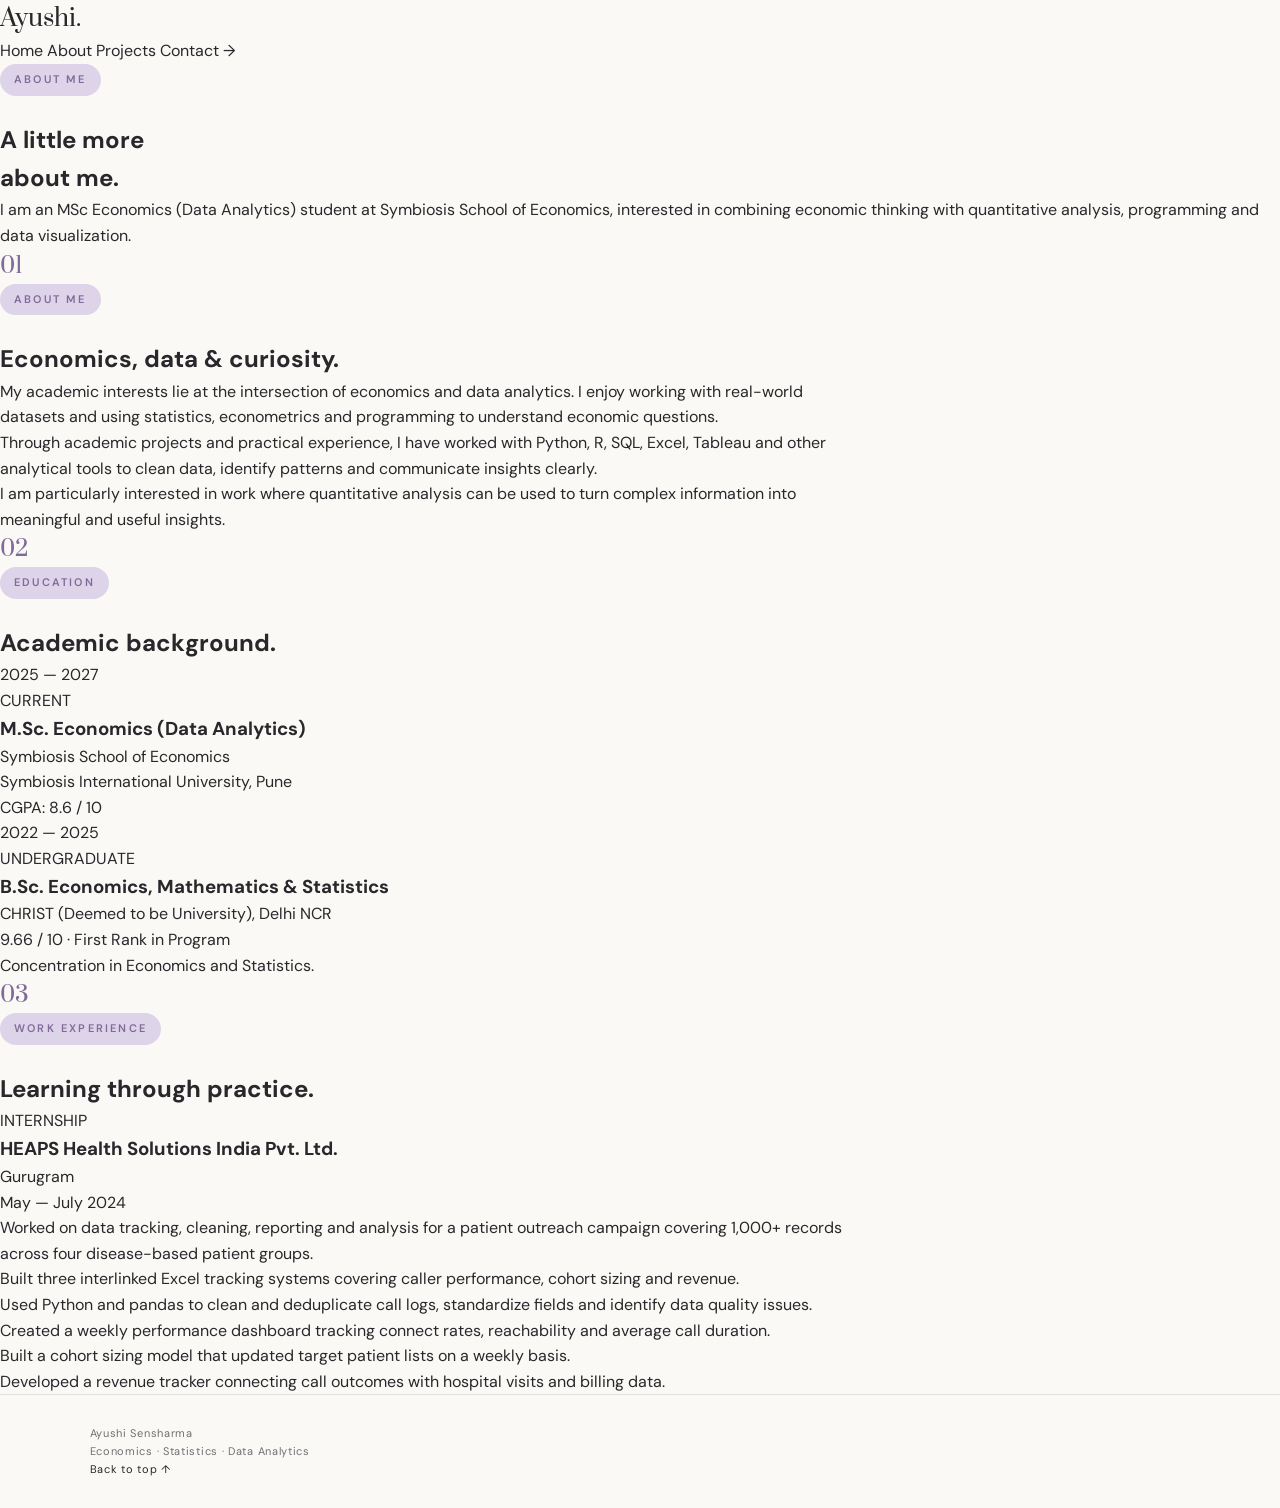
==== about.html @ 6b8e7e9c "Create about.html" ====
<!DOCTYPE html>
<html lang="en">
<head>
    <meta charset="UTF-8">
    <meta name="viewport" content="width=device-width, initial-scale=1.0">

    <title>About | Ayushi Sensharma</title>

    <link rel="preconnect" href="https://fonts.googleapis.com">
    <link rel="preconnect" href="https://fonts.gstatic.com" crossorigin>

    <link href="https://fonts.googleapis.com/css2?family=DM+Sans:wght@400;500;600;700&family=Prata&display=swap" rel="stylesheet">

    <link rel="stylesheet" href="style.css?v=3">
    <link rel="stylesheet" href="inner-pages.css?v=1">
</head>

<body>

<header class="site-header">
    <div class="nav-wrap">

        <a href="index.html" class="logo">Ayushi.</a>

        <nav class="main-nav">
            <a href="index.html">Home</a>
            <a href="about.html" class="active">About</a>
            <a href="projects.html">Projects</a>
            <a href="mailto:ayushi.sensharma.2025@sse.ac.in" class="nav-contact">
                Contact →
            </a>
        </nav>

    </div>
</header>


<main>

    <!-- PAGE INTRO -->

    <section class="page-hero">
        <div class="page-hero-inner">

            <p class="eyebrow">ABOUT ME</p>

            <h1>
                A little more<br>
                <span>about me.</span>
            </h1>

            <p class="page-intro">
                I am an MSc Economics (Data Analytics) student at
                Symbiosis School of Economics, interested in combining
                economic thinking with quantitative analysis, programming
                and data visualization.
            </p>

        </div>
    </section>


    <!-- ABOUT -->

    <section class="inner-section about-section">

        <div class="section-number">01</div>

        <div class="section-content">

            <div class="section-heading">
                <p class="eyebrow">ABOUT ME</p>
                <h2>Economics, data &amp; curiosity.</h2>
            </div>

            <div class="about-text">
                <p>
                    My academic interests lie at the intersection of economics
                    and data analytics. I enjoy working with real-world
                    datasets and using statistics, econometrics and programming
                    to understand economic questions.
                </p>

                <p>
                    Through academic projects and practical experience, I have
                    worked with Python, R, SQL, Excel, Tableau and other
                    analytical tools to clean data, identify patterns and
                    communicate insights clearly.
                </p>

                <p>
                    I am particularly interested in work where quantitative
                    analysis can be used to turn complex information into
                    meaningful and useful insights.
                </p>
            </div>

        </div>

    </section>


    <!-- EDUCATION -->

    <section class="inner-section education-section">

        <div class="section-number">02</div>

        <div class="section-content">

            <div class="section-heading">
                <p class="eyebrow">EDUCATION</p>
                <h2>Academic background.</h2>
            </div>

            <div class="timeline">

                <article class="timeline-item">
                    <div class="timeline-year">2025 — 2027</div>

                    <div class="timeline-card">
                        <p class="card-label">CURRENT</p>

                        <h3>
                            M.Sc. Economics (Data Analytics)
                        </h3>

                        <p class="institution">
                            Symbiosis School of Economics
                        </p>

                        <p class="institution-sub">
                            Symbiosis International University, Pune
                        </p>

                        <p class="result">
                            CGPA: 8.6 / 10
                        </p>
                    </div>
                </article>


                <article class="timeline-item">
                    <div class="timeline-year">2022 — 2025</div>

                    <div class="timeline-card">
                        <p class="card-label">UNDERGRADUATE</p>

                        <h3>
                            B.Sc. Economics, Mathematics &amp; Statistics
                        </h3>

                        <p class="institution">
                            CHRIST (Deemed to be University), Delhi NCR
                        </p>

                        <p class="result">
                            9.66 / 10 · First Rank in Program
                        </p>

                        <p class="card-description">
                            Concentration in Economics and Statistics.
                        </p>
                    </div>
                </article>

            </div>

        </div>

    </section>


    <!-- WORK EXPERIENCE -->

    <section class="inner-section experience-section">

        <div class="section-number">03</div>

        <div class="section-content">

            <div class="section-heading">
                <p class="eyebrow">WORK EXPERIENCE</p>
                <h2>Learning through practice.</h2>
            </div>


            <article class="experience-card">

                <div class="experience-top">

                    <div>
                        <p class="card-label">INTERNSHIP</p>

                        <h3>
                            HEAPS Health Solutions India Pvt. Ltd.
                        </h3>

                        <p class="institution">
                            Gurugram
                        </p>
                    </div>

                    <div class="experience-date">
                        May — July 2024
                    </div>

                </div>


                <div class="experience-body">

                    <p>
                        Worked on data tracking, cleaning, reporting and
                        analysis for a patient outreach campaign covering
                        1,000+ records across four disease-based patient groups.
                    </p>

                    <ul>
                        <li>
                            Built three interlinked Excel tracking systems
                            covering caller performance, cohort sizing and
                            revenue.
                        </li>

                        <li>
                            Used Python and pandas to clean and deduplicate
                            call logs, standardize fields and identify data
                            quality issues.
                        </li>

                        <li>
                            Created a weekly performance dashboard tracking
                            connect rates, reachability and average call
                            duration.
                        </li>

                        <li>
                            Built a cohort sizing model that updated target
                            patient lists on a weekly basis.
                        </li>

                        <li>
                            Developed a revenue tracker connecting call
                            outcomes with hospital visits and billing data.
                        </li>
                    </ul>

                </div>

            </article>

        </div>

    </section>

</main>


<footer class="site-footer">

    <div class="footer-inner">

        <div>
            <p class="footer-name">Ayushi Sensharma</p>
            <p class="footer-sub">
                Economics · Statistics · Data Analytics
            </p>
        </div>

        <a href="#top" class="back-top">
            Back to top ↑
        </a>

    </div>

</footer>

</body>
</html>
---- style.css ----
/* =========================================================
   AYUSHI SENSHARMA
   PORTFOLIO WEBSITE
   Soft Pastel Editorial Design
========================================================= */


/* =========================================================
   01. RESET
========================================================= */

* {
    margin: 0;
    padding: 0;
    box-sizing: border-box;
}


html {
    scroll-behavior: smooth;
}


body {
    background: #FBF9F5;
    color: #29272B;

    font-family: "DM Sans", sans-serif;

    line-height: 1.6;

    overflow-x: hidden;
}


a {
    color: inherit;
    text-decoration: none;
}


img {
    display: block;
    max-width: 100%;
}


/* =========================================================
   02. COLOURS
========================================================= */

:root {

    --cream: #FBF9F5;

    --white: #FFFFFF;

    --text: #29272B;

    --muted: #716D73;

    --line: #E5E0DC;


    /* Pastel palette */

    --lavender: #DDD4EA;

    --lavender-dark: #806A99;

    --blush: #F1DDE1;

    --sage: #DDE8DF;

    --powder-blue: #DCE8F0;

    --soft-yellow: #F2E7C9;
}


/* =========================================================
   03. NAVIGATION
========================================================= */

.navbar {

    width: 100%;

    min-height: 82px;

    padding: 20px 7%;

    display: flex;

    align-items: center;

    justify-content: space-between;

    background: var(--cream);

    border-bottom: 1px solid var(--line);

    position: relative;

    z-index: 50;
}


/* Logo */

.logo {

    font-family: "Prata", serif;

    font-size: 24px;

    font-weight: 400;

    color: var(--text);

    transition: color 0.3s ease;
}


.logo:hover {

    color: var(--lavender-dark);
}


/* Navigation links */

.nav-links {

    display: flex;

    align-items: center;

    justify-content: center;

    gap: 42px;
}


.nav-links a {

    position: relative;

    font-size: 14px;

    color: var(--muted);

    transition: color 0.3s ease;
}


.nav-links a:hover {

    color: var(--text);
}


.nav-links a.active {

    color: var(--text);
}


.nav-links a.active::after {

    content: "";

    position: absolute;

    left: 0;

    right: 0;

    bottom: -9px;

    height: 2px;

    border-radius: 10px;

    background: var(--lavender-dark);
}


/* Contact */

.contact-nav {

    padding: 10px 19px;

    border: 1px solid var(--text);

    border-radius: 30px;

    font-size: 13px;

    color: var(--text);

    transition: all 0.3s ease;
}


.contact-nav:hover {

    background: var(--text);

    color: var(--white);

    transform: translateY(-2px);
}


/* =========================================================
   04. HERO
========================================================= */

.hero {

    width: 100%;

    min-height: 680px;

    padding: 85px 9% 95px;

    display: grid;

    grid-template-columns: 1fr 0.8fr;

    gap: 70px;

    align-items: center;

    position: relative;
}


/* Hero text */

.hero-left {

    max-width: 650px;

    animation: fadeUp 0.8s ease both;
}


/* Small pastel label */

.eyebrow {

    display: inline-block;

    padding: 7px 14px;

    margin-bottom: 25px;

    background: var(--lavender);

    color: var(--lavender-dark);

    border-radius: 30px;

    font-size: 11px;

    font-weight: 600;

    letter-spacing: 2.2px;
}


/* Main name */

.hero h1 {

    margin-bottom: 32px;

    font-family: "Prata", serif;

    font-size: clamp(72px, 8vw, 110px);

    font-weight: 400;

    line-height: 0.94;

    letter-spacing: -3px;
}


.hero h1 span {

    color: var(--lavender-dark);
}


/* Academic line */

.academic-line {

    margin-bottom: 20px;

    font-size: 16px;

    font-weight: 500;

    line-height: 1.7;
}


.academic-line span {

    margin: 0 10px;

    color: var(--lavender-dark);
}


/* Hero description */

.hero-description {

    max-width: 570px;

    color: var(--muted);

    font-size: 16px;

    line-height: 1.85;
}


/* =========================================================
   05. SOCIAL LINKS
========================================================= */

.hero-links {

    display: flex;

    align-items: center;

    justify-content: flex-start;

    gap: 50px;

    margin-top: 34px;

    flex-wrap: nowrap;
}


.hero-links a {

    display: inline-block;

    white-space: nowrap;

    padding-bottom: 5px;

    border-bottom: 1px solid var(--text);

    font-size: 14px;

    font-weight: 500;

    color: var(--text);

    transition: all 0.3s ease;
}


.hero-links a:hover {

    color: var(--lavender-dark);

    border-color: var(--lavender-dark);

    transform: translateY(-2px);
}


/* =========================================================
   06. PHOTO AREA
========================================================= */

.hero-right {

    min-height: 520px;

    position: relative;

    display: flex;

    flex-direction: column;

    align-items: center;

    justify-content: center;

    animation: fadeUp 0.9s ease 0.15s both;
}


/* Main photo */

.photo-frame {

    width: 350px;

    height: 455px;

    position: relative;

    z-index: 5;

    overflow: hidden;

    background: var(--blush);

    border: 7px solid var(--white);

    border-radius: 175px 175px 25px 25px;

    box-shadow:
        0 20px 45px rgba(80, 65, 85, 0.10);
}


.photo-frame img {

    width: 100%;

    height: 100%;

    object-fit: cover;
}


/* =========================================================
   07. PASTEL PHOTO DECORATIONS
========================================================= */

.photo-decoration {

    position: absolute;

    border-radius: 50%;

    z-index: 1;
}


/* Lavender circle */

.decoration-one {

    width: 185px;

    height: 185px;

    top: 10px;

    right: 0;

    background: var(--lavender);

    opacity: 0.9;
}


/* Sage circle */

.decoration-two {

    width: 100px;

    height: 100px;

    bottom: 50px;

    left: 0;

    background: var(--sage);

    opacity: 0.95;
}


/* =========================================================
   08. PHOTO CAPTION
========================================================= */

.photo-caption {

    width: 350px;

    margin-top: 17px;

    padding: 0 5px;

    display: flex;

    align-items: center;

    justify-content: space-between;

    color: var(--muted);

    font-size: 10px;

    text-transform: uppercase;

    letter-spacing: 1.5px;

    position: relative;

    z-index: 5;
}


/* =========================================================
   09. ABOUT PREVIEW
========================================================= */

.about-preview {

    padding: 105px 9%;

    display: grid;

    grid-template-columns: 80px 1fr;

    gap: 55px;

    background: var(--blush);

    border-top: 1px solid var(--line);

    border-bottom: 1px solid var(--line);
}


/* Section number */

.section-number {

    font-family: "Prata", serif;

    font-size: 22px;

    color: var(--lavender-dark);
}


/* Content */

.section-content {

    max-width: 850px;
}


/* Section label */

.section-label {

    margin-bottom: 23px;

    color: var(--lavender-dark);

    font-size: 11px;

    font-weight: 700;

    letter-spacing: 2px;
}


/* About paragraph */

.section-description {

    max-width: 820px;

    font-size: 25px;

    font-weight: 300;

    line-height: 1.65;
}


/* More link */

.text-link {

    display: inline-flex;

    align-items: center;

    gap: 10px;

    margin-top: 30px;

    padding-bottom: 5px;

    border-bottom: 1px solid var(--text);

    font-size: 14px;

    font-weight: 600;

    transition: all 0.3s ease;
}


.text-link:hover {

    gap: 17px;

    color: var(--lavender-dark);
}


/* =========================================================
   10. WHAT I'M DOING
========================================================= */

.doing-section {

    padding: 110px 9%;

    display: grid;

    grid-template-columns: 0.8fr 1.2fr;

    gap: 100px;

    background: var(--cream);
}


/* Heading */

.doing-heading h2 {

    max-width: 350px;

    font-family: "Prata", serif;

    font-size: 48px;

    font-weight: 400;

    line-height: 1.15;
}


/* List */

.doing-list {

    border-top: 1px solid var(--line);
}


/* Individual item */

.doing-item {

    display: grid;

    grid-template-columns: 55px 1fr;

    gap: 25px;

    padding: 29px 0;

    border-bottom: 1px solid var(--line);

    transition: padding-left 0.3s ease;
}


.doing-item:hover {

    padding-left: 10px;
}


/* Number */

.doing-item > span {

    color: var(--lavender-dark);

    font-size: 11px;

    font-weight: 700;
}


/* Title */

.doing-item h3 {

    margin-bottom: 7px;

    font-size: 18px;

    font-weight: 600;
}


/* Description */

.doing-item p {

    max-width: 560px;

    color: var(--muted);

    font-size: 14px;
}


/* =========================================================
   11. SKILLS
========================================================= */

.skills-section {

    padding: 110px 9%;

    background: var(--white);

    border-top: 1px solid var(--line);
}


/* Heading */

.skills-heading {

    margin-bottom: 55px;
}


.skills-heading h2 {

    font-family: "Prata", serif;

    font-size: 48px;

    font-weight: 400;

    line-height: 1.15;
}


/* Cards */

.skills-list {

    display: grid;

    grid-template-columns: repeat(3, 1fr);

    gap: 22px;
}


.skill-group {

    min-height: 190px;

    padding: 32px;

    border-radius: 22px;

    transition:
        transform 0.3s ease,
        box-shadow 0.3s ease;
}


/* Pastel card 1 */

.skill-group:nth-child(1) {

    background: var(--lavender);
}


/* Pastel card 2 */

.skill-group:nth-child(2) {

    background: var(--sage);
}


/* Pastel card 3 */

.skill-group:nth-child(3) {

    background: var(--powder-blue);
}


/* Hover */

.skill-group:hover {

    transform: translateY(-6px);

    box-shadow:
        0 15px 35px rgba(70, 60, 75, 0.08);
}


/* Category */

.skill-group span {

    display: block;

    margin-bottom: 25px;

    font-size: 10px;

    font-weight: 700;

    letter-spacing: 1.5px;
}


/* Skill text */

.skill-group p {

    font-size: 18px;

    line-height: 1.8;
}


/* =========================================================
   12. PROJECT + CV LINKS
========================================================= */

.skill-actions {

    margin-top: 70px;

    display: grid;

    grid-template-columns: 1fr 1fr;

    gap: 40px;
}


.large-link {

    display: flex;

    align-items: center;

    justify-content: space-between;

    padding: 24px 0;

    border-top: 1px solid var(--text);

    font-family: "Prata", serif;

    font-size: 27px;

    transition:
        color 0.3s ease,
        padding-left 0.3s ease;
}


.large-link:hover {

    padding-left: 10px;

    color: var(--lavender-dark);
}


.large-link span:last-child {

    font-family: "DM Sans", sans-serif;

    font-size: 17px;
}


/* =========================================================
   13. FOOTER
========================================================= */

footer {

    min-height: 90px;

    padding: 30px 7%;

    display: flex;

    align-items: center;

    justify-content: space-between;

    gap: 25px;

    background: var(--cream);

    border-top: 1px solid var(--line);

    color: var(--muted);

    font-size: 11px;

    letter-spacing: 0.7px;
}


footer a {

    color: var(--text);

    transition: color 0.3s ease;
}


footer a:hover {

    color: var(--lavender-dark);
}


/* =========================================================
   14. ANIMATION
========================================================= */

@keyframes fadeUp {

    from {

        opacity: 0;

        transform: translateY(22px);
    }

    to {

        opacity: 1;

        transform: translateY(0);
    }
}


/* =========================================================
   15. TABLET
========================================================= */

@media (max-width: 950px) {


    /* Navigation */

    .navbar {

        padding: 20px 6%;
    }


    .nav-links {

        gap: 25px;
    }


    /* Hero */

    .hero {

        grid-template-columns: 1fr;

        padding: 75px 7% 90px;

        text-align: center;

        gap: 65px;
    }


    .hero-left {

        max-width: 700px;

        margin: auto;
    }


    .hero-description {

        margin: auto;
    }


    .hero-links {

        justify-content: center;
    }


    .hero-right {

        margin: auto;
    }


    /* Doing */

    .doing-section {

        grid-template-columns: 1fr;

        gap: 55px;
    }


    .doing-heading h2 {

        max-width: none;
    }


    /* Skills */

    .skills-list {

        grid-template-columns: 1fr;
    }

}


/* =========================================================
   16. MOBILE
========================================================= */

@media (max-width: 650px) {


    /* Navigation */

    .navbar {

        padding: 18px 22px;

        flex-wrap: wrap;

        gap: 18px;
    }


    .logo {

        font-size: 22px;
    }


    .contact-nav {

        padding: 8px 14px;

        font-size: 12px;
    }


    .nav-links {

        order: 3;

        width: 100%;

        justify-content: center;

        gap: 28px;
    }


    /* Hero */

    .hero {

        padding: 60px 22px 75px;

        gap: 55px;
    }


    .eyebrow {

        font-size: 9px;

        letter-spacing: 1.6px;
    }


    .hero h1 {

        font-size: 64px;

        letter-spacing: -2px;
    }


    .academic-line {

        font-size: 14px;
    }


    .academic-line span {

        display: none;
    }


    .hero-description {

        font-size: 15px;
    }


    /* Social links */

    .hero-links {

        gap: 32px;

        justify-content: center;

        flex-wrap: wrap;
    }


    /* Photo */

    .hero-right {

        min-height: auto;
    }


    .photo-frame {

        width: 275px;

        height: 360px;

        border-radius: 140px 140px 22px 22px;
    }


    .photo-caption {

        width: 275px;
    }


    .decoration-one {

        width: 120px;

        height: 120px;
    }


    .decoration-two {

        width: 70px;

        height: 70px;
    }


    /* About */

    .about-preview {

        padding: 75px 22px;

        grid-template-columns: 1fr;

        gap: 15px;
    }


    .section-description {

        font-size: 20px;
    }


    /* Doing */

    .doing-section {

        padding: 75px 22px;
    }


    .doing-heading h2 {

        font-size: 38px;
    }


    .doing-item {

        grid-template-columns: 40px 1fr;

        gap: 15px;
    }


    .doing-item h3 {

        font-size: 16px;
    }


    .doing-item p {

        font-size: 13px;
    }


    /* Skills */

    .skills-section {

        padding: 75px 22px;
    }


    .skills-heading h2 {

        font-size: 38px;
    }


    .skill-group {

        padding: 28px;
    }


    .skill-group p {

        font-size: 16px;
    }


    /* Project / CV */

    .skill-actions {

        grid-template-columns: 1fr;

        gap: 15px;

        margin-top: 50px;
    }


    .large-link {

        font-size: 23px;
    }


    /* Footer */

    footer {

        padding: 30px 22px;

        flex-direction: column;

        align-items: flex-start;
    }

}
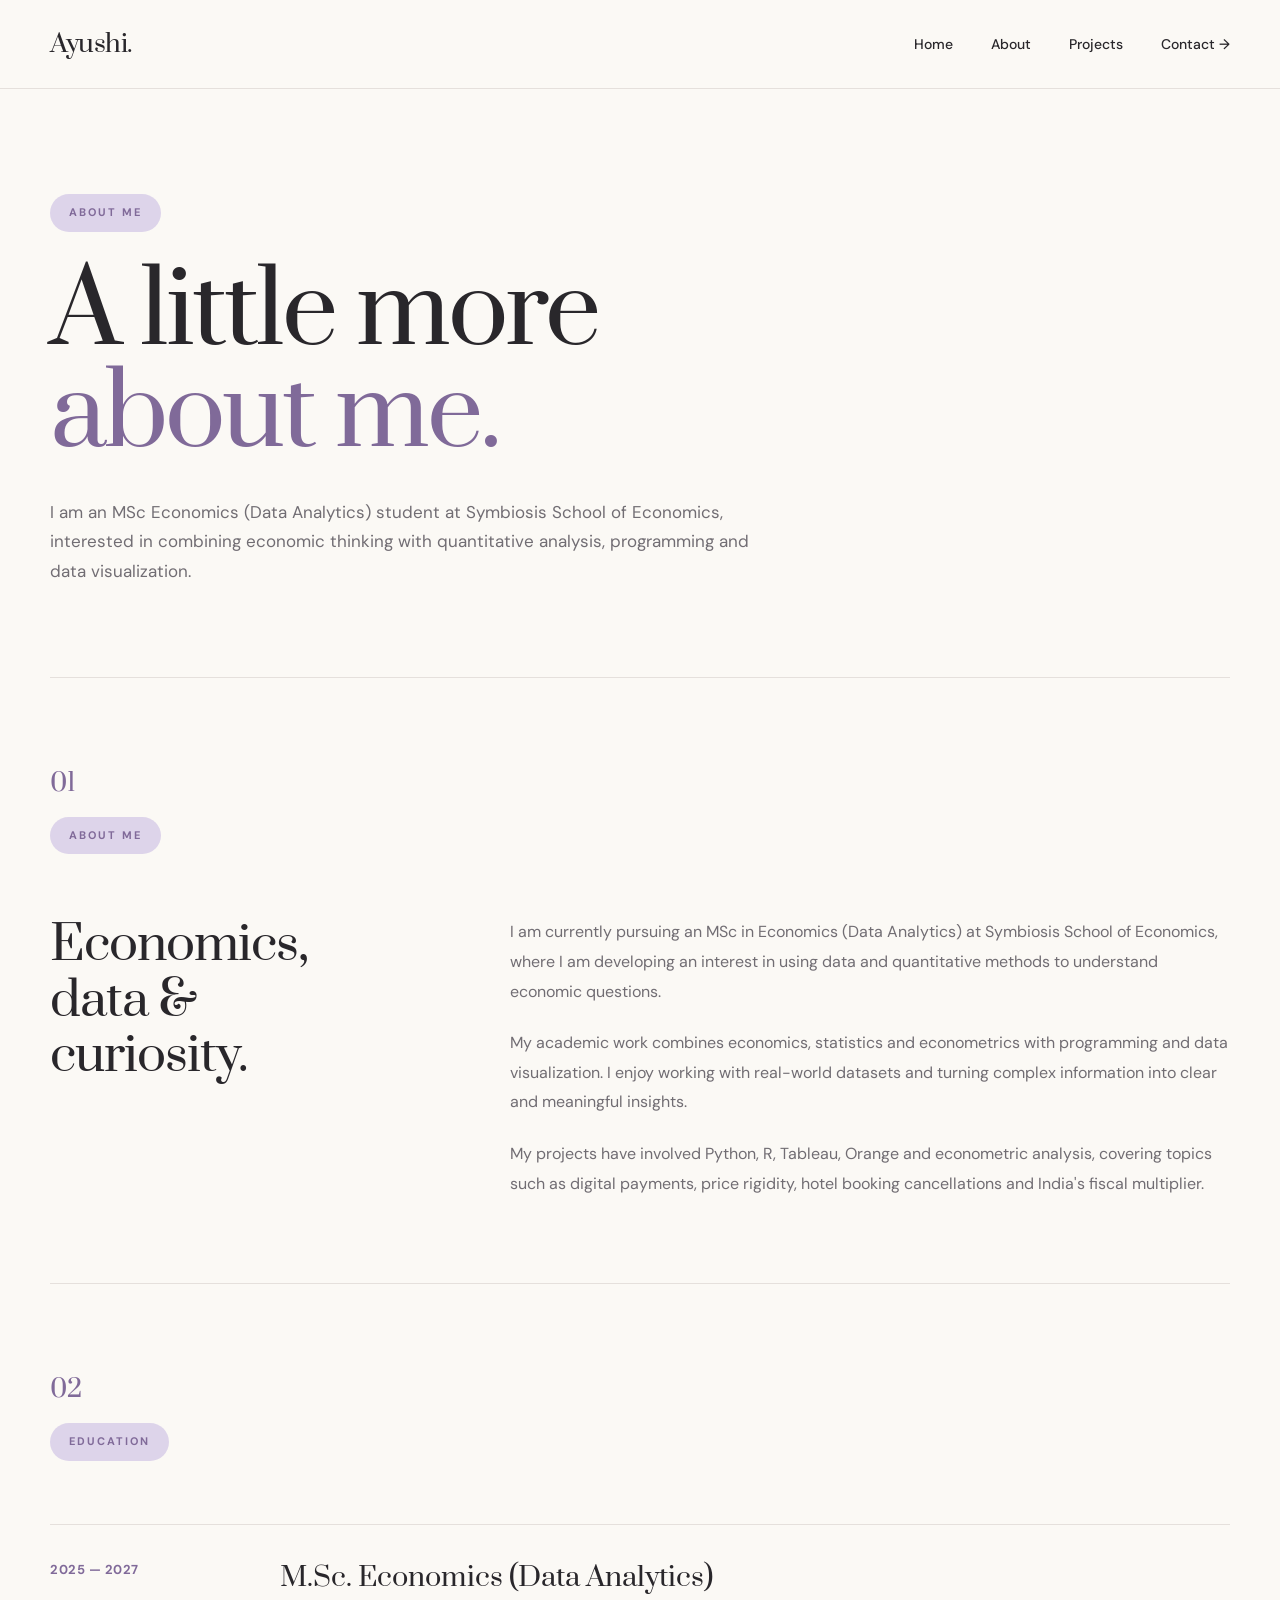
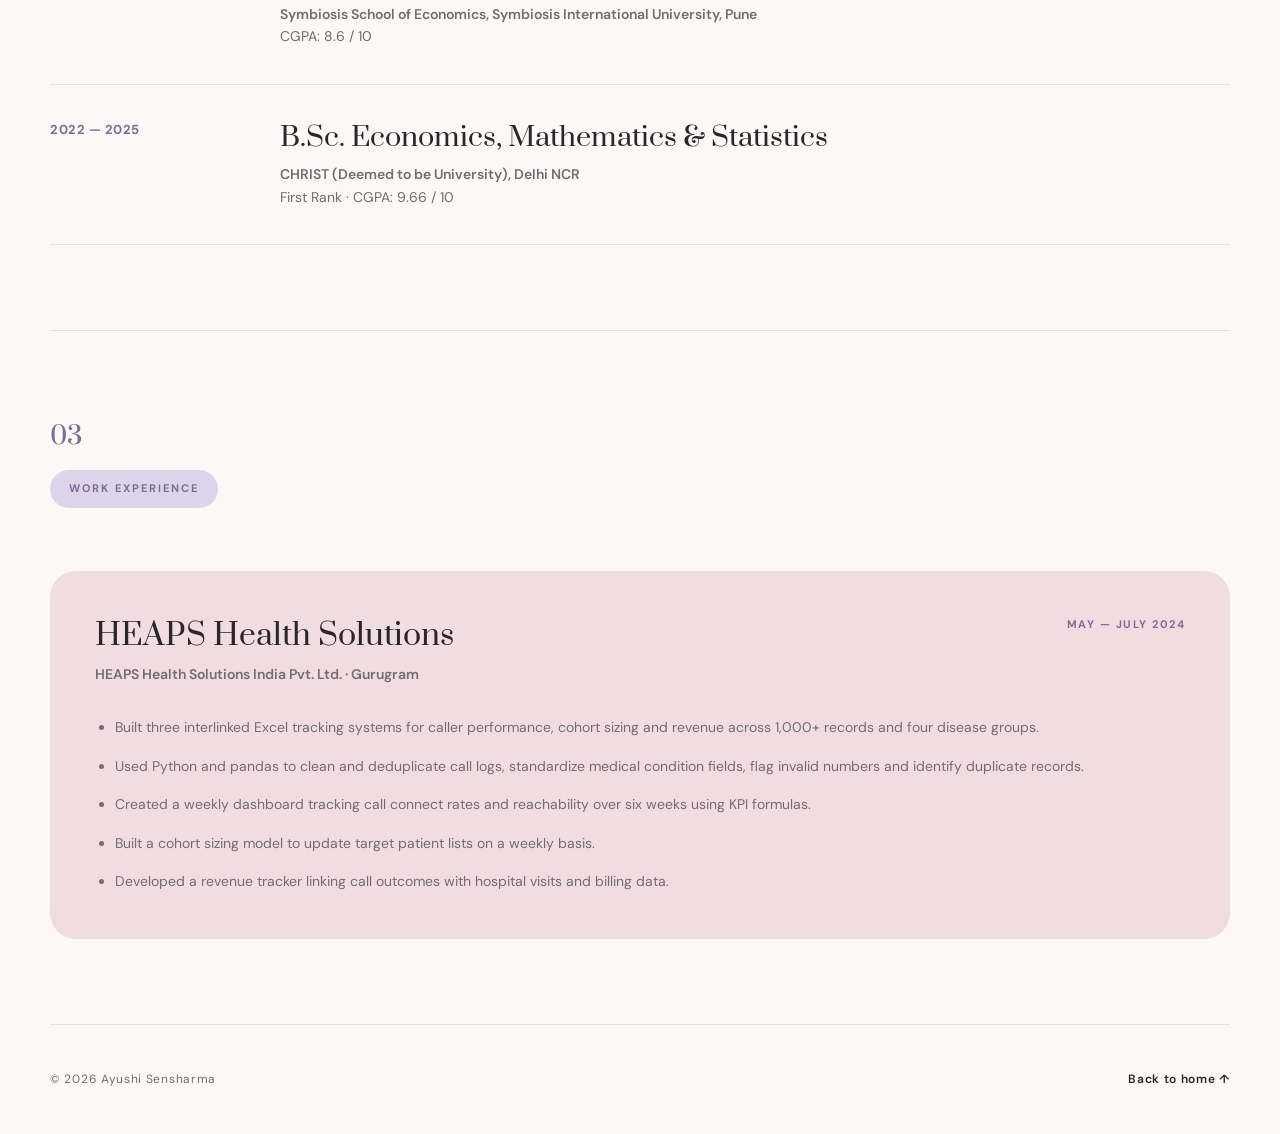
==== commit 8e304733: "Update about.html" ====
--- a/about.html
+++ b/about.html
@@ -1,280 +1,990 @@
 <!DOCTYPE html>
 <html lang="en">
+
 <head>
     <meta charset="UTF-8">
     <meta name="viewport" content="width=device-width, initial-scale=1.0">
 
     <title>About | Ayushi Sensharma</title>
 
+    <!-- Google Fonts -->
     <link rel="preconnect" href="https://fonts.googleapis.com">
     <link rel="preconnect" href="https://fonts.gstatic.com" crossorigin>
 
-    <link href="https://fonts.googleapis.com/css2?family=DM+Sans:wght@400;500;600;700&family=Prata&display=swap" rel="stylesheet">
-
+    <link
+        href="https://fonts.googleapis.com/css2?family=DM+Sans:wght@400;500;600;700&family=Prata&display=swap"
+        rel="stylesheet"
+    >
+
+    <!-- Main stylesheet -->
     <link rel="stylesheet" href="style.css?v=3">
-    <link rel="stylesheet" href="inner-pages.css?v=1">
+
+    <!-- Inner page stylesheet -->
+    <link rel="stylesheet" href="inner-pages.css?v=3">
+
+
+    <!-- =====================================================
+         ABOUT PAGE STYLING
+         ===================================================== -->
+
+    <style>
+
+        /* -------------------------------------------------
+           BASIC
+           ------------------------------------------------- */
+
+        * {
+            box-sizing: border-box;
+        }
+
+        html {
+            scroll-behavior: smooth;
+        }
+
+        body {
+            margin: 0;
+            padding: 0;
+
+            background: #FBF9F5;
+            color: #29272B;
+
+            font-family: "DM Sans", sans-serif;
+        }
+
+
+        /* -------------------------------------------------
+           HEADER
+           ------------------------------------------------- */
+
+        .about-navbar {
+            width: 100%;
+
+            background: #FBF9F5;
+
+            border-bottom: 1px solid #E5E0DC;
+
+            position: relative;
+            z-index: 100;
+        }
+
+        .about-nav-inner {
+            width: min(1180px, calc(100% - 80px));
+
+            min-height: 88px;
+
+            margin: 0 auto;
+
+            display: flex;
+            align-items: center;
+            justify-content: space-between;
+        }
+
+        .about-logo {
+            font-family: "Prata", serif;
+
+            font-size: 25px;
+            font-weight: 400;
+
+            color: #29272B;
+
+            text-decoration: none;
+
+            letter-spacing: -0.5px;
+        }
+
+        .about-nav-links {
+            display: flex;
+            align-items: center;
+
+            gap: 38px;
+        }
+
+        .about-nav-links a {
+            font-family: "DM Sans", sans-serif;
+
+            font-size: 14px;
+            font-weight: 500;
+
+            color: #29272B;
+
+            text-decoration: none;
+
+            transition: color 0.25s ease,
+                        transform 0.25s ease;
+        }
+
+        .about-nav-links a:hover {
+            color: #806A99;
+            transform: translateY(-1px);
+        }
+
+
+        /* -------------------------------------------------
+           PAGE INTRO
+           ------------------------------------------------- */
+
+        .about-hero {
+            width: min(1180px, calc(100% - 80px));
+
+            margin: 0 auto;
+
+            padding: 105px 0 90px;
+        }
+
+        .about-label {
+            display: inline-flex;
+            align-items: center;
+
+            padding: 10px 19px;
+
+            background: #DDD4EA;
+
+            border-radius: 999px;
+
+            font-family: "DM Sans", sans-serif;
+
+            font-size: 11px;
+            font-weight: 700;
+
+            letter-spacing: 2px;
+            text-transform: uppercase;
+
+            color: #806A99;
+        }
+
+        .about-hero h1 {
+            max-width: 850px;
+
+            margin: 30px 0 0;
+
+            font-family: "Prata", serif;
+
+            font-size: clamp(55px, 8vw, 100px);
+
+            line-height: 1.02;
+
+            font-weight: 400;
+
+            letter-spacing: -3px;
+
+            color: #29272B;
+        }
+
+        .about-hero h1 span {
+            color: #806A99;
+        }
+
+        .about-hero-description {
+            max-width: 720px;
+
+            margin: 32px 0 0;
+
+            font-family: "DM Sans", sans-serif;
+
+            font-size: 17px;
+
+            line-height: 1.75;
+
+            color: #716D73;
+        }
+
+
+        /* -------------------------------------------------
+           MAIN SECTIONS
+           ------------------------------------------------- */
+
+        .about-section {
+            width: min(1180px, calc(100% - 80px));
+
+            margin: 0 auto;
+
+            padding: 85px 0;
+
+            border-top: 1px solid #E5E0DC;
+        }
+
+        .section-number {
+            display: block;
+
+            margin-bottom: 14px;
+
+            font-family: "Prata", serif;
+
+            font-size: 25px;
+
+            color: #806A99;
+        }
+
+        .section-label {
+            display: inline-flex;
+
+            padding: 10px 19px;
+
+            background: #DDD4EA;
+
+            border-radius: 999px;
+
+            font-family: "DM Sans", sans-serif;
+
+            font-size: 11px;
+            font-weight: 700;
+
+            letter-spacing: 2px;
+            text-transform: uppercase;
+
+            color: #806A99;
+        }
+
+
+        /* -------------------------------------------------
+           ABOUT ME
+           ------------------------------------------------- */
+
+        .about-me-grid {
+            display: grid;
+
+            grid-template-columns: 0.75fr 1.5fr;
+
+            gap: 100px;
+
+            margin-top: 45px;
+        }
+
+        .about-me-title {
+            margin: 0;
+
+            font-family: "Prata", serif;
+
+            font-size: 48px;
+
+            line-height: 1.15;
+
+            font-weight: 400;
+
+            letter-spacing: -1px;
+
+            color: #29272B;
+        }
+
+        .about-me-text p {
+            margin: 0 0 22px;
+
+            font-family: "DM Sans", sans-serif;
+
+            font-size: 16px;
+
+            line-height: 1.85;
+
+            color: #716D73;
+        }
+
+        .about-me-text p:last-child {
+            margin-bottom: 0;
+        }
+
+
+        /* -------------------------------------------------
+           EDUCATION
+           ------------------------------------------------- */
+
+        .education-list {
+            margin-top: 45px;
+        }
+
+        .education-item {
+            display: grid;
+
+            grid-template-columns: 180px 1fr;
+
+            gap: 50px;
+
+            padding: 35px 0;
+
+            border-top: 1px solid #E5E0DC;
+        }
+
+        .education-item:last-child {
+            border-bottom: 1px solid #E5E0DC;
+        }
+
+        .education-year {
+            font-family: "DM Sans", sans-serif;
+
+            font-size: 13px;
+
+            font-weight: 700;
+
+            color: #806A99;
+        }
+
+        .education-content h3 {
+            margin: 0 0 8px;
+
+            font-family: "Prata", serif;
+
+            font-size: 27px;
+
+            line-height: 1.3;
+
+            font-weight: 400;
+
+            color: #29272B;
+        }
+
+        .education-institution {
+            margin: 0 0 10px;
+
+            font-family: "DM Sans", sans-serif;
+
+            font-size: 15px;
+
+            font-weight: 600;
+
+            color: #716D73;
+        }
+
+        .education-details {
+            margin: 0;
+
+            font-family: "DM Sans", sans-serif;
+
+            font-size: 14px;
+
+            line-height: 1.7;
+
+            color: #716D73;
+        }
+
+
+        /* -------------------------------------------------
+           WORK EXPERIENCE
+           ------------------------------------------------- */
+
+        .experience-wrapper {
+            margin-top: 45px;
+        }
+
+        .experience-card {
+            padding: 45px;
+
+            background: #F1DDE1;
+
+            border-radius: 26px;
+        }
+
+        .experience-header {
+            display: flex;
+
+            justify-content: space-between;
+
+            align-items: flex-start;
+
+            gap: 30px;
+
+            margin-bottom: 30px;
+        }
+
+        .experience-card h3 {
+            margin: 0 0 8px;
+
+            font-family: "Prata", serif;
+
+            font-size: 30px;
+
+            line-height: 1.3;
+
+            font-weight: 400;
+
+            color: #29272B;
+        }
+
+        .experience-company {
+            margin: 0;
+
+            font-family: "DM Sans", sans-serif;
+
+            font-size: 14px;
+
+            font-weight: 600;
+
+            color: #716D73;
+        }
+
+        .experience-date {
+            white-space: nowrap;
+
+            font-family: "DM Sans", sans-serif;
+
+            font-size: 11px;
+
+            font-weight: 700;
+
+            letter-spacing: 1.5px;
+
+            text-transform: uppercase;
+
+            color: #806A99;
+        }
+
+        .experience-list {
+            margin: 0;
+
+            padding-left: 20px;
+        }
+
+        .experience-list li {
+            margin-bottom: 14px;
+
+            font-family: "DM Sans", sans-serif;
+
+            font-size: 14px;
+
+            line-height: 1.75;
+
+            color: #716D73;
+        }
+
+        .experience-list li:last-child {
+            margin-bottom: 0;
+        }
+
+
+        /* -------------------------------------------------
+           FOOTER
+           ------------------------------------------------- */
+
+        .about-footer {
+            width: min(1180px, calc(100% - 80px));
+
+            margin: 0 auto;
+
+            padding: 45px 0;
+
+            border-top: 1px solid #E5E0DC;
+
+            display: flex;
+
+            align-items: center;
+
+            justify-content: space-between;
+
+            gap: 30px;
+        }
+
+        .about-footer p {
+            margin: 0;
+
+            font-family: "DM Sans", sans-serif;
+
+            font-size: 12px;
+
+            color: #716D73;
+        }
+
+        .about-footer a {
+            font-family: "DM Sans", sans-serif;
+
+            font-size: 12px;
+
+            font-weight: 600;
+
+            color: #29272B;
+
+            text-decoration: none;
+        }
+
+        .about-footer a:hover {
+            color: #806A99;
+        }
+
+
+        /* -------------------------------------------------
+           ANIMATION
+           ------------------------------------------------- */
+
+        @keyframes aboutFadeUp {
+
+            from {
+                opacity: 0;
+                transform: translateY(18px);
+            }
+
+            to {
+                opacity: 1;
+                transform: translateY(0);
+            }
+
+        }
+
+        .about-hero,
+        .about-section {
+            animation: aboutFadeUp 0.7s ease both;
+        }
+
+
+        /* -------------------------------------------------
+           TABLET
+           ------------------------------------------------- */
+
+        @media (max-width: 900px) {
+
+            .about-nav-inner {
+                width: min(100% - 48px, 1180px);
+            }
+
+            .about-nav-links {
+                gap: 25px;
+            }
+
+            .about-hero,
+            .about-section,
+            .about-footer {
+                width: min(100% - 48px, 1180px);
+            }
+
+            .about-me-grid {
+                grid-template-columns: 1fr;
+
+                gap: 35px;
+            }
+
+            .education-item {
+                grid-template-columns: 140px 1fr;
+
+                gap: 30px;
+            }
+
+        }
+
+
+        /* -------------------------------------------------
+           MOBILE
+           ------------------------------------------------- */
+
+        @media (max-width: 650px) {
+
+            .about-nav-inner {
+                width: calc(100% - 36px);
+
+                min-height: 78px;
+
+                flex-direction: column;
+
+                align-items: flex-start;
+
+                justify-content: center;
+
+                gap: 12px;
+            }
+
+            .about-logo {
+                font-size: 23px;
+            }
+
+            .about-nav-links {
+                width: 100%;
+
+                display: flex;
+
+                flex-wrap: wrap;
+
+                gap: 14px 20px;
+            }
+
+            .about-nav-links a {
+                font-size: 12px;
+            }
+
+
+            .about-hero {
+                width: calc(100% - 36px);
+
+                padding: 75px 0 65px;
+            }
+
+            .about-hero h1 {
+                font-size: clamp(46px, 14vw, 70px);
+
+                letter-spacing: -2px;
+            }
+
+            .about-hero-description {
+                font-size: 15px;
+            }
+
+
+            .about-section {
+                width: calc(100% - 36px);
+
+                padding: 65px 0;
+            }
+
+            .about-me-title {
+                font-size: 38px;
+            }
+
+
+            .education-item {
+                grid-template-columns: 1fr;
+
+                gap: 12px;
+
+                padding: 28px 0;
+            }
+
+            .education-content h3 {
+                font-size: 23px;
+            }
+
+
+            .experience-card {
+                padding: 30px 24px;
+
+                border-radius: 20px;
+            }
+
+            .experience-header {
+                flex-direction: column;
+
+                gap: 12px;
+            }
+
+            .experience-card h3 {
+                font-size: 24px;
+            }
+
+
+            .about-footer {
+                width: calc(100% - 36px);
+
+                flex-direction: column;
+
+                align-items: flex-start;
+
+                padding: 35px 0;
+            }
+
+        }
+
+    </style>
+
 </head>
 
+
 <body>
 
-<header class="site-header">
-    <div class="nav-wrap">
-
-        <a href="index.html" class="logo">Ayushi.</a>
-
-        <nav class="main-nav">
-            <a href="index.html">Home</a>
-            <a href="about.html" class="active">About</a>
-            <a href="projects.html">Projects</a>
-            <a href="mailto:ayushi.sensharma.2025@sse.ac.in" class="nav-contact">
-                Contact →
+
+    <!-- =====================================================
+         NAVIGATION
+         ===================================================== -->
+
+    <nav class="about-navbar">
+
+        <div class="about-nav-inner">
+
+            <a href="index.html" class="about-logo">
+                Ayushi.
             </a>
-        </nav>
-
-    </div>
-</header>
-
-
-<main>
-
-    <!-- PAGE INTRO -->
-
-    <section class="page-hero">
-        <div class="page-hero-inner">
-
-            <p class="eyebrow">ABOUT ME</p>
+
+            <div class="about-nav-links">
+
+                <a href="index.html">
+                    Home
+                </a>
+
+                <a href="about.html">
+                    About
+                </a>
+
+                <a href="projects.html">
+                    Projects
+                </a>
+
+                <a href="mailto:ayushi.sensharma.2025@sse.ac.in">
+                    Contact →
+                </a>
+
+            </div>
+
+        </div>
+
+    </nav>
+
+
+    <!-- =====================================================
+         ABOUT PAGE
+         ===================================================== -->
+
+    <main>
+
+
+        <!-- =================================================
+             HERO
+             ================================================= -->
+
+        <section class="about-hero">
+
+            <div class="about-label">
+                ABOUT ME
+            </div>
 
             <h1>
-                A little more<br>
+                A little more
+                <br>
                 <span>about me.</span>
             </h1>
 
-            <p class="page-intro">
+            <p class="about-hero-description">
                 I am an MSc Economics (Data Analytics) student at
                 Symbiosis School of Economics, interested in combining
-                economic thinking with quantitative analysis, programming
-                and data visualization.
+                economic thinking with quantitative analysis,
+                programming and data visualization.
             </p>
 
-        </div>
-    </section>
-
-
-    <!-- ABOUT -->
-
-    <section class="inner-section about-section">
-
-        <div class="section-number">01</div>
-
-        <div class="section-content">
-
-            <div class="section-heading">
-                <p class="eyebrow">ABOUT ME</p>
-                <h2>Economics, data &amp; curiosity.</h2>
+        </section>
+
+
+        <!-- =================================================
+             ABOUT ME
+             ================================================= -->
+
+        <section class="about-section">
+
+            <span class="section-number">
+                01
+            </span>
+
+            <span class="section-label">
+                ABOUT ME
+            </span>
+
+
+            <div class="about-me-grid">
+
+                <h2 class="about-me-title">
+                    Economics,
+                    <br>
+                    data &amp;
+                    <br>
+                    curiosity.
+                </h2>
+
+
+                <div class="about-me-text">
+
+                    <p>
+                        I am currently pursuing an MSc in Economics
+                        (Data Analytics) at Symbiosis School of Economics,
+                        where I am developing an interest in using data
+                        and quantitative methods to understand economic
+                        questions.
+                    </p>
+
+                    <p>
+                        My academic work combines economics, statistics
+                        and econometrics with programming and data
+                        visualization. I enjoy working with real-world
+                        datasets and turning complex information into
+                        clear and meaningful insights.
+                    </p>
+
+                    <p>
+                        My projects have involved Python, R, Tableau,
+                        Orange and econometric analysis, covering topics
+                        such as digital payments, price rigidity,
+                        hotel booking cancellations and India's fiscal
+                        multiplier.
+                    </p>
+
+                </div>
+
             </div>
 
-            <div class="about-text">
-                <p>
-                    My academic interests lie at the intersection of economics
-                    and data analytics. I enjoy working with real-world
-                    datasets and using statistics, econometrics and programming
-                    to understand economic questions.
-                </p>
-
-                <p>
-                    Through academic projects and practical experience, I have
-                    worked with Python, R, SQL, Excel, Tableau and other
-                    analytical tools to clean data, identify patterns and
-                    communicate insights clearly.
-                </p>
-
-                <p>
-                    I am particularly interested in work where quantitative
-                    analysis can be used to turn complex information into
-                    meaningful and useful insights.
-                </p>
-            </div>
-
-        </div>
-
-    </section>
-
-
-    <!-- EDUCATION -->
-
-    <section class="inner-section education-section">
-
-        <div class="section-number">02</div>
-
-        <div class="section-content">
-
-            <div class="section-heading">
-                <p class="eyebrow">EDUCATION</p>
-                <h2>Academic background.</h2>
-            </div>
-
-            <div class="timeline">
-
-                <article class="timeline-item">
-                    <div class="timeline-year">2025 — 2027</div>
-
-                    <div class="timeline-card">
-                        <p class="card-label">CURRENT</p>
+        </section>
+
+
+        <!-- =================================================
+             EDUCATION
+             ================================================= -->
+
+        <section class="about-section">
+
+            <span class="section-number">
+                02
+            </span>
+
+            <span class="section-label">
+                EDUCATION
+            </span>
+
+
+            <div class="education-list">
+
+
+                <!-- MSc -->
+
+                <div class="education-item">
+
+                    <div class="education-year">
+                        2025 — 2027
+                    </div>
+
+                    <div class="education-content">
 
                         <h3>
                             M.Sc. Economics (Data Analytics)
                         </h3>
 
-                        <p class="institution">
-                            Symbiosis School of Economics
-                        </p>
-
-                        <p class="institution-sub">
+                        <p class="education-institution">
+                            Symbiosis School of Economics,
                             Symbiosis International University, Pune
                         </p>
 
-                        <p class="result">
+                        <p class="education-details">
                             CGPA: 8.6 / 10
                         </p>
+
                     </div>
-                </article>
-
-
-                <article class="timeline-item">
-                    <div class="timeline-year">2022 — 2025</div>
-
-                    <div class="timeline-card">
-                        <p class="card-label">UNDERGRADUATE</p>
+
+                </div>
+
+
+                <!-- BSc -->
+
+                <div class="education-item">
+
+                    <div class="education-year">
+                        2022 — 2025
+                    </div>
+
+                    <div class="education-content">
 
                         <h3>
                             B.Sc. Economics, Mathematics &amp; Statistics
                         </h3>
 
-                        <p class="institution">
-                            CHRIST (Deemed to be University), Delhi NCR
+                        <p class="education-institution">
+                            CHRIST (Deemed to be University),
+                            Delhi NCR
                         </p>
 
-                        <p class="result">
-                            9.66 / 10 · First Rank in Program
+                        <p class="education-details">
+                            First Rank · CGPA: 9.66 / 10
                         </p>
 
-                        <p class="card-description">
-                            Concentration in Economics and Statistics.
-                        </p>
                     </div>
-                </article>
+
+                </div>
 
             </div>
 
-        </div>
-
-    </section>
-
-
-    <!-- WORK EXPERIENCE -->
-
-    <section class="inner-section experience-section">
-
-        <div class="section-number">03</div>
-
-        <div class="section-content">
-
-            <div class="section-heading">
-                <p class="eyebrow">WORK EXPERIENCE</p>
-                <h2>Learning through practice.</h2>
+        </section>
+
+
+        <!-- =================================================
+             WORK EXPERIENCE
+             ================================================= -->
+
+        <section class="about-section">
+
+            <span class="section-number">
+                03
+            </span>
+
+            <span class="section-label">
+                WORK EXPERIENCE
+            </span>
+
+
+            <div class="experience-wrapper">
+
+                <div class="experience-card">
+
+
+                    <div class="experience-header">
+
+                        <div>
+
+                            <h3>
+                                HEAPS Health Solutions
+                            </h3>
+
+                            <p class="experience-company">
+                                HEAPS Health Solutions India Pvt. Ltd.
+                                · Gurugram
+                            </p>
+
+                        </div>
+
+                        <div class="experience-date">
+                            May — July 2024
+                        </div>
+
+                    </div>
+
+
+                    <ul class="experience-list">
+
+                        <li>
+                            Built three interlinked Excel tracking
+                            systems for caller performance, cohort
+                            sizing and revenue across 1,000+ records
+                            and four disease groups.
+                        </li>
+
+                        <li>
+                            Used Python and pandas to clean and
+                            deduplicate call logs, standardize medical
+                            condition fields, flag invalid numbers
+                            and identify duplicate records.
+                        </li>
+
+                        <li>
+                            Created a weekly dashboard tracking call
+                            connect rates and reachability over
+                            six weeks using KPI formulas.
+                        </li>
+
+                        <li>
+                            Built a cohort sizing model to update
+                            target patient lists on a weekly basis.
+                        </li>
+
+                        <li>
+                            Developed a revenue tracker linking
+                            call outcomes with hospital visits
+                            and billing data.
+                        </li>
+
+                    </ul>
+
+                </div>
+
             </div>
 
-
-            <article class="experience-card">
-
-                <div class="experience-top">
-
-                    <div>
-                        <p class="card-label">INTERNSHIP</p>
-
-                        <h3>
-                            HEAPS Health Solutions India Pvt. Ltd.
-                        </h3>
-
-                        <p class="institution">
-                            Gurugram
-                        </p>
-                    </div>
-
-                    <div class="experience-date">
-                        May — July 2024
-                    </div>
-
-                </div>
-
-
-                <div class="experience-body">
-
-                    <p>
-                        Worked on data tracking, cleaning, reporting and
-                        analysis for a patient outreach campaign covering
-                        1,000+ records across four disease-based patient groups.
-                    </p>
-
-                    <ul>
-                        <li>
-                            Built three interlinked Excel tracking systems
-                            covering caller performance, cohort sizing and
-                            revenue.
-                        </li>
-
-                        <li>
-                            Used Python and pandas to clean and deduplicate
-                            call logs, standardize fields and identify data
-                            quality issues.
-                        </li>
-
-                        <li>
-                            Created a weekly performance dashboard tracking
-                            connect rates, reachability and average call
-                            duration.
-                        </li>
-
-                        <li>
-                            Built a cohort sizing model that updated target
-                            patient lists on a weekly basis.
-                        </li>
-
-                        <li>
-                            Developed a revenue tracker connecting call
-                            outcomes with hospital visits and billing data.
-                        </li>
-                    </ul>
-
-                </div>
-
-            </article>
-
-        </div>
-
-    </section>
-
-</main>
-
-
-<footer class="site-footer">
-
-    <div class="footer-inner">
-
-        <div>
-            <p class="footer-name">Ayushi Sensharma</p>
-            <p class="footer-sub">
-                Economics · Statistics · Data Analytics
-            </p>
-        </div>
-
-        <a href="#top" class="back-top">
-            Back to top ↑
+        </section>
+
+
+    </main>
+
+
+    <!-- =====================================================
+         FOOTER
+         ===================================================== -->
+
+    <footer class="about-footer">
+
+        <p>
+            © 2026 Ayushi Sensharma
+        </p>
+
+        <a href="index.html">
+            Back to home ↑
         </a>
 
-    </div>
-
-</footer>
+    </footer>
+
 
 </body>
+
 </html>
--- a/inner-pages.css
+++ b/inner-pages.css
@@ -0,0 +1,911 @@
+/* =========================================================
+   INNER PAGES
+   About + Projects
+   ========================================================= */
+
+
+/* ---------------------------------------------------------
+   BASIC PAGE SETUP
+   --------------------------------------------------------- */
+
+body {
+    background: #FBF9F5;
+    color: #29272B;
+}
+
+html {
+    scroll-behavior: smooth;
+}
+
+
+/* ---------------------------------------------------------
+   HEADER / NAVIGATION
+   Same visual language as the Home page
+   --------------------------------------------------------- */
+
+.navbar {
+    width: 100%;
+    background: #FBF9F5;
+    border-bottom: 1px solid #E5E0DC;
+    position: relative;
+    z-index: 20;
+}
+
+.nav-inner {
+    width: min(1180px, calc(100% - 80px));
+    margin: 0 auto;
+    min-height: 88px;
+
+    display: flex;
+    align-items: center;
+    justify-content: space-between;
+}
+
+.nav-logo {
+    font-family: "Prata", serif;
+    font-size: 25px;
+    color: #29272B;
+    text-decoration: none;
+    letter-spacing: -0.5px;
+}
+
+.nav-links {
+    display: flex;
+    align-items: center;
+    gap: 38px;
+}
+
+.nav-links a {
+    font-family: "DM Sans", sans-serif;
+    font-size: 14px;
+    font-weight: 500;
+    color: #29272B;
+    text-decoration: none;
+
+    position: relative;
+    transition:
+        color 0.25s ease,
+        transform 0.25s ease;
+}
+
+.nav-links a:hover {
+    color: #806A99;
+    transform: translateY(-1px);
+}
+
+
+/* ---------------------------------------------------------
+   PAGE INTRO
+   --------------------------------------------------------- */
+
+.inner-hero {
+    width: min(1180px, calc(100% - 80px));
+    margin: 0 auto;
+    padding: 110px 0 80px;
+}
+
+.inner-label {
+    display: inline-flex;
+    align-items: center;
+
+    padding: 10px 18px;
+
+    background: #DDD4EA;
+    border-radius: 999px;
+
+    font-family: "DM Sans", sans-serif;
+    font-size: 11px;
+    font-weight: 700;
+    letter-spacing: 2px;
+    text-transform: uppercase;
+
+    color: #806A99;
+}
+
+.inner-hero h1 {
+    margin: 28px 0 0;
+
+    max-width: 850px;
+
+    font-family: "Prata", serif;
+    font-size: clamp(56px, 8vw, 105px);
+    line-height: 0.98;
+    font-weight: 400;
+    letter-spacing: -3px;
+
+    color: #29272B;
+}
+
+.inner-hero h1 span {
+    color: #806A99;
+}
+
+.inner-hero p {
+    max-width: 650px;
+    margin-top: 32px;
+
+    font-family: "DM Sans", sans-serif;
+    font-size: 18px;
+    line-height: 1.7;
+
+    color: #716D73;
+}
+
+
+/* ---------------------------------------------------------
+   GENERAL INNER PAGE SECTIONS
+   --------------------------------------------------------- */
+
+.inner-section {
+    width: min(1180px, calc(100% - 80px));
+    margin: 0 auto;
+    padding: 90px 0;
+
+    border-top: 1px solid #E5E0DC;
+}
+
+.section-label {
+    margin-bottom: 18px;
+
+    font-family: "DM Sans", sans-serif;
+    font-size: 11px;
+    font-weight: 700;
+    letter-spacing: 2px;
+    text-transform: uppercase;
+
+    color: #806A99;
+}
+
+.inner-section h2 {
+    margin: 0 0 35px;
+
+    font-family: "Prata", serif;
+    font-size: clamp(36px, 5vw, 58px);
+    line-height: 1.1;
+    font-weight: 400;
+    letter-spacing: -1.5px;
+
+    color: #29272B;
+}
+
+.inner-section p {
+    font-family: "DM Sans", sans-serif;
+    font-size: 16px;
+    line-height: 1.8;
+    color: #716D73;
+}
+
+
+/* ---------------------------------------------------------
+   ABOUT PAGE
+   --------------------------------------------------------- */
+
+.about-intro {
+    display: grid;
+    grid-template-columns: 0.85fr 1.5fr;
+    gap: 100px;
+    align-items: start;
+}
+
+.about-intro-text {
+    max-width: 700px;
+}
+
+.about-intro-text p {
+    margin: 0 0 20px;
+}
+
+
+/* ---------------------------------------------------------
+   EDUCATION
+   --------------------------------------------------------- */
+
+.education-list {
+    display: flex;
+    flex-direction: column;
+}
+
+.education-item {
+    display: grid;
+    grid-template-columns: 190px 1fr;
+    gap: 50px;
+
+    padding: 35px 0;
+
+    border-top: 1px solid #E5E0DC;
+}
+
+.education-item:last-child {
+    border-bottom: 1px solid #E5E0DC;
+}
+
+.education-year {
+    font-family: "DM Sans", sans-serif;
+    font-size: 13px;
+    font-weight: 600;
+    color: #806A99;
+    letter-spacing: 0.5px;
+}
+
+.education-item h3 {
+    margin: 0 0 8px;
+
+    font-family: "Prata", serif;
+    font-size: 25px;
+    line-height: 1.35;
+    font-weight: 400;
+
+    color: #29272B;
+}
+
+.education-item .institution {
+    margin-bottom: 10px;
+
+    font-family: "DM Sans", sans-serif;
+    font-size: 15px;
+    font-weight: 600;
+
+    color: #716D73;
+}
+
+.education-item p {
+    margin: 0;
+    font-size: 14px;
+}
+
+
+/* ---------------------------------------------------------
+   WORK EXPERIENCE
+   --------------------------------------------------------- */
+
+.experience-card {
+    padding: 42px;
+
+    background: #F1DDE1;
+    border-radius: 24px;
+}
+
+.experience-top {
+    display: flex;
+    justify-content: space-between;
+    align-items: flex-start;
+    gap: 30px;
+
+    margin-bottom: 28px;
+}
+
+.experience-card h3 {
+    margin: 0 0 8px;
+
+    font-family: "Prata", serif;
+    font-size: 29px;
+    line-height: 1.25;
+    font-weight: 400;
+
+    color: #29272B;
+}
+
+.experience-company {
+    font-family: "DM Sans", sans-serif;
+    font-size: 14px;
+    font-weight: 600;
+    color: #716D73;
+}
+
+.experience-date {
+    white-space: nowrap;
+
+    font-family: "DM Sans", sans-serif;
+    font-size: 12px;
+    font-weight: 700;
+    letter-spacing: 1px;
+    text-transform: uppercase;
+
+    color: #806A99;
+}
+
+.experience-card ul {
+    margin: 0;
+    padding-left: 20px;
+}
+
+.experience-card li {
+    margin-bottom: 13px;
+
+    font-family: "DM Sans", sans-serif;
+    font-size: 15px;
+    line-height: 1.7;
+
+    color: #716D73;
+}
+
+.experience-card li:last-child {
+    margin-bottom: 0;
+}
+
+
+/* ---------------------------------------------------------
+   PROJECTS PAGE HERO
+   --------------------------------------------------------- */
+
+.projects-hero {
+    width: min(1180px, calc(100% - 80px));
+    margin: 0 auto;
+
+    padding: 105px 0 100px;
+}
+
+.projects-label {
+    display: inline-flex;
+    align-items: center;
+
+    padding: 10px 19px;
+
+    background: #DDD4EA;
+    border-radius: 999px;
+
+    font-family: "DM Sans", sans-serif;
+    font-size: 11px;
+    font-weight: 700;
+    letter-spacing: 2px;
+    text-transform: uppercase;
+
+    color: #806A99;
+}
+
+.projects-hero h1 {
+    max-width: 1000px;
+
+    margin: 28px 0 0;
+
+    font-family: "Prata", serif;
+    font-size: clamp(56px, 8vw, 105px);
+    line-height: 1.02;
+    font-weight: 400;
+    letter-spacing: -3px;
+
+    color: #29272B;
+}
+
+.projects-hero h1 span {
+    color: #806A99;
+}
+
+.projects-hero p {
+    max-width: 700px;
+
+    margin: 32px 0 0;
+
+    font-family: "DM Sans", sans-serif;
+    font-size: 17px;
+    line-height: 1.75;
+
+    color: #716D73;
+}
+
+
+/* ---------------------------------------------------------
+   PROJECT LIST
+   --------------------------------------------------------- */
+
+.projects-section {
+    width: min(1180px, calc(100% - 80px));
+    margin: 0 auto;
+
+    padding: 85px 0;
+
+    border-top: 1px solid #E5E0DC;
+}
+
+.projects-section-title {
+    display: flex;
+    align-items: baseline;
+    justify-content: space-between;
+    gap: 30px;
+
+    margin-bottom: 45px;
+}
+
+.projects-section-title h2 {
+    margin: 0;
+
+    font-family: "Prata", serif;
+    font-size: 48px;
+    font-weight: 400;
+    letter-spacing: -1px;
+
+    color: #29272B;
+}
+
+.projects-section-title span {
+    font-family: "DM Sans", sans-serif;
+    font-size: 12px;
+    font-weight: 700;
+    letter-spacing: 1.5px;
+    text-transform: uppercase;
+
+    color: #716D73;
+}
+
+
+/* ---------------------------------------------------------
+   INDIVIDUAL PROJECT CARDS
+   --------------------------------------------------------- */
+
+.project-list {
+    display: flex;
+    flex-direction: column;
+}
+
+.project-card {
+    display: grid;
+    grid-template-columns: 90px 1fr auto;
+    gap: 35px;
+    align-items: center;
+
+    padding: 35px 0;
+
+    border-top: 1px solid #E5E0DC;
+
+    transition:
+        padding 0.3s ease,
+        background 0.3s ease;
+}
+
+.project-card:last-child {
+    border-bottom: 1px solid #E5E0DC;
+}
+
+.project-number {
+    font-family: "DM Sans", sans-serif;
+    font-size: 12px;
+    font-weight: 700;
+    letter-spacing: 1.5px;
+
+    color: #806A99;
+}
+
+.project-card h3 {
+    margin: 0 0 10px;
+
+    font-family: "Prata", serif;
+    font-size: 27px;
+    line-height: 1.3;
+    font-weight: 400;
+
+    color: #29272B;
+}
+
+.project-card p {
+    max-width: 650px;
+
+    margin: 0;
+
+    font-family: "DM Sans", sans-serif;
+    font-size: 14px;
+    line-height: 1.7;
+
+    color: #716D73;
+}
+
+.project-type {
+    display: inline-block;
+
+    margin-top: 13px;
+
+    font-family: "DM Sans", sans-serif;
+    font-size: 11px;
+    font-weight: 700;
+    letter-spacing: 1.5px;
+    text-transform: uppercase;
+
+    color: #806A99;
+}
+
+.project-link {
+    display: inline-flex;
+    align-items: center;
+    gap: 7px;
+
+    white-space: nowrap;
+
+    font-family: "DM Sans", sans-serif;
+    font-size: 13px;
+    font-weight: 700;
+
+    color: #29272B;
+    text-decoration: none;
+
+    transition:
+        color 0.25s ease,
+        transform 0.25s ease;
+}
+
+.project-link:hover {
+    color: #806A99;
+    transform: translateX(3px);
+}
+
+
+/* ---------------------------------------------------------
+   PUBLISHED RESEARCH
+   --------------------------------------------------------- */
+
+.research-section {
+    width: min(1180px, calc(100% - 80px));
+    margin: 0 auto;
+
+    padding: 90px 0;
+}
+
+.research-card {
+    position: relative;
+
+    padding: 50px;
+
+    background: #DDE8DF;
+    border-radius: 28px;
+}
+
+.research-card .project-number {
+    display: inline-block;
+    margin-bottom: 20px;
+}
+
+.research-card h3 {
+    max-width: 900px;
+
+    margin: 0 0 20px;
+
+    font-family: "Prata", serif;
+    font-size: clamp(30px, 4vw, 48px);
+    line-height: 1.2;
+    font-weight: 400;
+
+    color: #29272B;
+}
+
+.research-authors {
+    margin: 0 0 18px;
+
+    font-family: "DM Sans", sans-serif;
+    font-size: 14px;
+    font-weight: 600;
+
+    color: #716D73;
+}
+
+.research-card > p:not(.research-authors) {
+    max-width: 750px;
+
+    margin: 0 0 28px;
+
+    font-family: "DM Sans", sans-serif;
+    font-size: 15px;
+    line-height: 1.75;
+
+    color: #716D73;
+}
+
+
+/* ---------------------------------------------------------
+   RESEARCH LINKS
+   --------------------------------------------------------- */
+
+.research-links {
+    display: flex;
+    flex-wrap: wrap;
+    gap: 25px;
+}
+
+.research-links a {
+    display: inline-flex;
+    align-items: center;
+    gap: 7px;
+
+    font-family: "DM Sans", sans-serif;
+    font-size: 13px;
+    font-weight: 700;
+
+    color: #29272B;
+    text-decoration: none;
+
+    border-bottom: 1px solid #29272B;
+    padding-bottom: 3px;
+
+    transition:
+        color 0.25s ease,
+        border-color 0.25s ease,
+        transform 0.25s ease;
+}
+
+.research-links a:hover {
+    color: #806A99;
+    border-color: #806A99;
+    transform: translateY(-1px);
+}
+
+
+/* ---------------------------------------------------------
+   GENERAL BUTTON / LINK STYLE
+   --------------------------------------------------------- */
+
+.inner-page-link {
+    display: inline-flex;
+    align-items: center;
+    gap: 8px;
+
+    margin-top: 25px;
+
+    font-family: "DM Sans", sans-serif;
+    font-size: 13px;
+    font-weight: 700;
+
+    color: #29272B;
+    text-decoration: none;
+
+    border-bottom: 1px solid #29272B;
+    padding-bottom: 4px;
+
+    transition:
+        color 0.25s ease,
+        border-color 0.25s ease,
+        transform 0.25s ease;
+}
+
+.inner-page-link:hover {
+    color: #806A99;
+    border-color: #806A99;
+    transform: translateX(3px);
+}
+
+
+/* ---------------------------------------------------------
+   FOOTER
+   --------------------------------------------------------- */
+
+.inner-footer {
+    width: min(1180px, calc(100% - 80px));
+    margin: 0 auto;
+
+    padding: 45px 0;
+
+    border-top: 1px solid #E5E0DC;
+
+    display: flex;
+    align-items: center;
+    justify-content: space-between;
+    gap: 30px;
+}
+
+.inner-footer p {
+    margin: 0;
+
+    font-family: "DM Sans", sans-serif;
+    font-size: 12px;
+
+    color: #716D73;
+}
+
+.inner-footer a {
+    font-family: "DM Sans", sans-serif;
+    font-size: 12px;
+    font-weight: 600;
+
+    color: #29272B;
+    text-decoration: none;
+}
+
+.inner-footer a:hover {
+    color: #806A99;
+}
+
+
+/* ---------------------------------------------------------
+   ANIMATIONS
+   --------------------------------------------------------- */
+
+@keyframes innerFadeUp {
+    from {
+        opacity: 0;
+        transform: translateY(18px);
+    }
+
+    to {
+        opacity: 1;
+        transform: translateY(0);
+    }
+}
+
+.inner-hero,
+.projects-hero,
+.inner-section,
+.projects-section,
+.research-section {
+    animation: innerFadeUp 0.7s ease both;
+}
+
+
+/* ---------------------------------------------------------
+   TABLET
+   --------------------------------------------------------- */
+
+@media (max-width: 900px) {
+
+    .nav-inner {
+        width: min(100% - 48px, 1180px);
+    }
+
+    .nav-links {
+        gap: 25px;
+    }
+
+    .inner-hero,
+    .inner-section,
+    .projects-hero,
+    .projects-section,
+    .research-section {
+        width: min(100% - 48px, 1180px);
+    }
+
+    .about-intro {
+        grid-template-columns: 1fr;
+        gap: 35px;
+    }
+
+    .education-item {
+        grid-template-columns: 140px 1fr;
+        gap: 30px;
+    }
+
+    .project-card {
+        grid-template-columns: 65px 1fr;
+    }
+
+    .project-link {
+        grid-column: 2;
+        justify-self: start;
+    }
+
+    .experience-top {
+        flex-direction: column;
+        gap: 12px;
+    }
+}
+
+
+/* ---------------------------------------------------------
+   MOBILE
+   --------------------------------------------------------- */
+
+@media (max-width: 650px) {
+
+    .nav-inner {
+        width: calc(100% - 36px);
+        min-height: 75px;
+
+        flex-direction: column;
+        justify-content: center;
+        align-items: flex-start;
+
+        gap: 14px;
+    }
+
+    .nav-logo {
+        font-size: 23px;
+    }
+
+    .nav-links {
+        width: 100%;
+
+        display: flex;
+        flex-wrap: wrap;
+
+        gap: 15px 22px;
+    }
+
+    .nav-links a {
+        font-size: 12px;
+    }
+
+
+    .inner-hero,
+    .projects-hero {
+        width: calc(100% - 36px);
+
+        padding: 75px 0 65px;
+    }
+
+    .inner-hero h1,
+    .projects-hero h1 {
+        font-size: clamp(46px, 14vw, 70px);
+        letter-spacing: -2px;
+    }
+
+    .inner-hero p,
+    .projects-hero p {
+        font-size: 15px;
+    }
+
+
+    .inner-section,
+    .projects-section,
+    .research-section {
+        width: calc(100% - 36px);
+        padding: 65px 0;
+    }
+
+    .inner-section h2,
+    .projects-section-title h2 {
+        font-size: 38px;
+    }
+
+
+    .education-item {
+        grid-template-columns: 1fr;
+        gap: 12px;
+
+        padding: 28px 0;
+    }
+
+
+    .experience-card {
+        padding: 30px 24px;
+        border-radius: 20px;
+    }
+
+    .experience-card h3 {
+        font-size: 24px;
+    }
+
+
+    .projects-section-title {
+        flex-direction: column;
+        align-items: flex-start;
+        gap: 10px;
+    }
+
+
+    .project-card {
+        grid-template-columns: 1fr;
+        gap: 15px;
+
+        padding: 30px 0;
+    }
+
+    .project-number {
+        margin-bottom: 2px;
+    }
+
+    .project-card h3 {
+        font-size: 23px;
+    }
+
+    .project-link {
+        grid-column: auto;
+    }
+
+
+    .research-card {
+        padding: 32px 25px;
+        border-radius: 22px;
+    }
+
+    .research-card h3 {
+        font-size: 30px;
+    }
+
+    .research-links {
+        gap: 18px;
+    }
+
+
+    .inner-footer {
+        width: calc(100% - 36px);
+
+        flex-direction: column;
+        align-items: flex-start;
+
+        padding: 35px 0;
+    }
+}
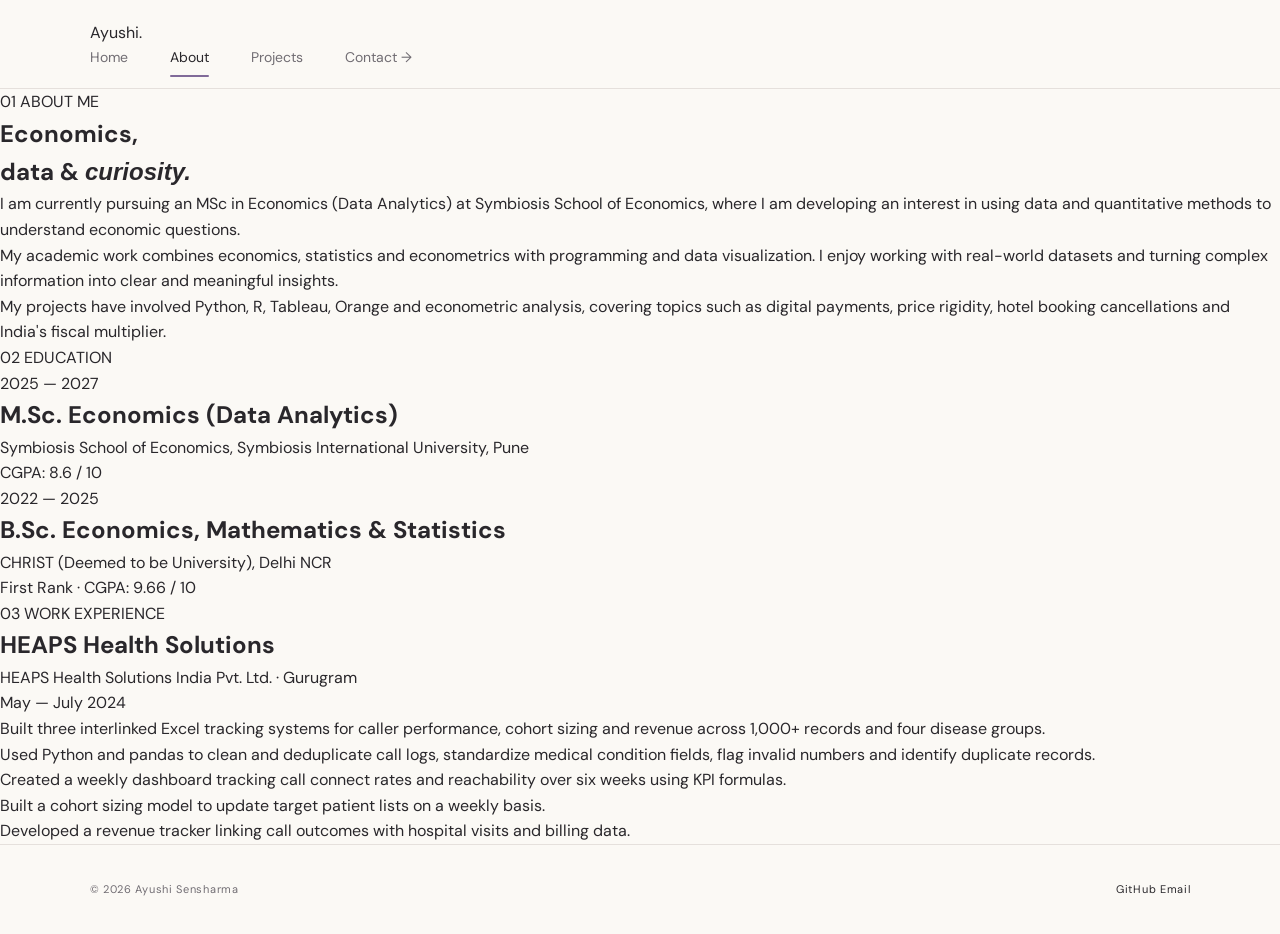
==== commit 7b90d88b: "Update about.html" ====
--- a/about.html
+++ b/about.html
@@ -2,6 +2,7 @@
 <html lang="en">
 
 <head>
+
     <meta charset="UTF-8">
     <meta name="viewport" content="width=device-width, initial-scale=1.0">
 
@@ -16,973 +17,298 @@
         rel="stylesheet"
     >
 
-    <!-- Main stylesheet -->
     <link rel="stylesheet" href="style.css?v=3">
 
-    <!-- Inner page stylesheet -->
-    <link rel="stylesheet" href="inner-pages.css?v=3">
-
-
-    <!-- =====================================================
-         ABOUT PAGE STYLING
-         ===================================================== -->
-
-    <style>
-
-        /* -------------------------------------------------
-           BASIC
-           ------------------------------------------------- */
-
-        * {
-            box-sizing: border-box;
-        }
-
-        html {
-            scroll-behavior: smooth;
-        }
-
-        body {
-            margin: 0;
-            padding: 0;
-
-            background: #FBF9F5;
-            color: #29272B;
-
-            font-family: "DM Sans", sans-serif;
-        }
-
-
-        /* -------------------------------------------------
-           HEADER
-           ------------------------------------------------- */
-
-        .about-navbar {
-            width: 100%;
-
-            background: #FBF9F5;
-
-            border-bottom: 1px solid #E5E0DC;
-
-            position: relative;
-            z-index: 100;
-        }
-
-        .about-nav-inner {
-            width: min(1180px, calc(100% - 80px));
-
-            min-height: 88px;
-
-            margin: 0 auto;
-
-            display: flex;
-            align-items: center;
-            justify-content: space-between;
-        }
-
-        .about-logo {
-            font-family: "Prata", serif;
-
-            font-size: 25px;
-            font-weight: 400;
-
-            color: #29272B;
-
-            text-decoration: none;
-
-            letter-spacing: -0.5px;
-        }
-
-        .about-nav-links {
-            display: flex;
-            align-items: center;
-
-            gap: 38px;
-        }
-
-        .about-nav-links a {
-            font-family: "DM Sans", sans-serif;
-
-            font-size: 14px;
-            font-weight: 500;
-
-            color: #29272B;
-
-            text-decoration: none;
-
-            transition: color 0.25s ease,
-                        transform 0.25s ease;
-        }
-
-        .about-nav-links a:hover {
-            color: #806A99;
-            transform: translateY(-1px);
-        }
-
-
-        /* -------------------------------------------------
-           PAGE INTRO
-           ------------------------------------------------- */
-
-        .about-hero {
-            width: min(1180px, calc(100% - 80px));
-
-            margin: 0 auto;
-
-            padding: 105px 0 90px;
-        }
-
-        .about-label {
-            display: inline-flex;
-            align-items: center;
-
-            padding: 10px 19px;
-
-            background: #DDD4EA;
-
-            border-radius: 999px;
-
-            font-family: "DM Sans", sans-serif;
-
-            font-size: 11px;
-            font-weight: 700;
-
-            letter-spacing: 2px;
-            text-transform: uppercase;
-
-            color: #806A99;
-        }
-
-        .about-hero h1 {
-            max-width: 850px;
-
-            margin: 30px 0 0;
-
-            font-family: "Prata", serif;
-
-            font-size: clamp(55px, 8vw, 100px);
-
-            line-height: 1.02;
-
-            font-weight: 400;
-
-            letter-spacing: -3px;
-
-            color: #29272B;
-        }
-
-        .about-hero h1 span {
-            color: #806A99;
-        }
-
-        .about-hero-description {
-            max-width: 720px;
-
-            margin: 32px 0 0;
-
-            font-family: "DM Sans", sans-serif;
-
-            font-size: 17px;
-
-            line-height: 1.75;
-
-            color: #716D73;
-        }
-
-
-        /* -------------------------------------------------
-           MAIN SECTIONS
-           ------------------------------------------------- */
-
-        .about-section {
-            width: min(1180px, calc(100% - 80px));
-
-            margin: 0 auto;
-
-            padding: 85px 0;
-
-            border-top: 1px solid #E5E0DC;
-        }
-
-        .section-number {
-            display: block;
-
-            margin-bottom: 14px;
-
-            font-family: "Prata", serif;
-
-            font-size: 25px;
-
-            color: #806A99;
-        }
-
-        .section-label {
-            display: inline-flex;
-
-            padding: 10px 19px;
-
-            background: #DDD4EA;
-
-            border-radius: 999px;
-
-            font-family: "DM Sans", sans-serif;
-
-            font-size: 11px;
-            font-weight: 700;
-
-            letter-spacing: 2px;
-            text-transform: uppercase;
-
-            color: #806A99;
-        }
-
-
-        /* -------------------------------------------------
-           ABOUT ME
-           ------------------------------------------------- */
-
-        .about-me-grid {
-            display: grid;
-
-            grid-template-columns: 0.75fr 1.5fr;
-
-            gap: 100px;
-
-            margin-top: 45px;
-        }
-
-        .about-me-title {
-            margin: 0;
-
-            font-family: "Prata", serif;
-
-            font-size: 48px;
-
-            line-height: 1.15;
-
-            font-weight: 400;
-
-            letter-spacing: -1px;
-
-            color: #29272B;
-        }
-
-        .about-me-text p {
-            margin: 0 0 22px;
-
-            font-family: "DM Sans", sans-serif;
-
-            font-size: 16px;
-
-            line-height: 1.85;
-
-            color: #716D73;
-        }
-
-        .about-me-text p:last-child {
-            margin-bottom: 0;
-        }
-
-
-        /* -------------------------------------------------
-           EDUCATION
-           ------------------------------------------------- */
-
-        .education-list {
-            margin-top: 45px;
-        }
-
-        .education-item {
-            display: grid;
-
-            grid-template-columns: 180px 1fr;
-
-            gap: 50px;
-
-            padding: 35px 0;
-
-            border-top: 1px solid #E5E0DC;
-        }
-
-        .education-item:last-child {
-            border-bottom: 1px solid #E5E0DC;
-        }
-
-        .education-year {
-            font-family: "DM Sans", sans-serif;
-
-            font-size: 13px;
-
-            font-weight: 700;
-
-            color: #806A99;
-        }
-
-        .education-content h3 {
-            margin: 0 0 8px;
-
-            font-family: "Prata", serif;
-
-            font-size: 27px;
-
-            line-height: 1.3;
-
-            font-weight: 400;
-
-            color: #29272B;
-        }
-
-        .education-institution {
-            margin: 0 0 10px;
-
-            font-family: "DM Sans", sans-serif;
-
-            font-size: 15px;
-
-            font-weight: 600;
-
-            color: #716D73;
-        }
-
-        .education-details {
-            margin: 0;
-
-            font-family: "DM Sans", sans-serif;
-
-            font-size: 14px;
-
-            line-height: 1.7;
-
-            color: #716D73;
-        }
-
-
-        /* -------------------------------------------------
-           WORK EXPERIENCE
-           ------------------------------------------------- */
-
-        .experience-wrapper {
-            margin-top: 45px;
-        }
-
-        .experience-card {
-            padding: 45px;
-
-            background: #F1DDE1;
-
-            border-radius: 26px;
-        }
-
-        .experience-header {
-            display: flex;
-
-            justify-content: space-between;
-
-            align-items: flex-start;
-
-            gap: 30px;
-
-            margin-bottom: 30px;
-        }
-
-        .experience-card h3 {
-            margin: 0 0 8px;
-
-            font-family: "Prata", serif;
-
-            font-size: 30px;
-
-            line-height: 1.3;
-
-            font-weight: 400;
-
-            color: #29272B;
-        }
-
-        .experience-company {
-            margin: 0;
-
-            font-family: "DM Sans", sans-serif;
-
-            font-size: 14px;
-
-            font-weight: 600;
-
-            color: #716D73;
-        }
-
-        .experience-date {
-            white-space: nowrap;
-
-            font-family: "DM Sans", sans-serif;
-
-            font-size: 11px;
-
-            font-weight: 700;
-
-            letter-spacing: 1.5px;
-
-            text-transform: uppercase;
-
-            color: #806A99;
-        }
-
-        .experience-list {
-            margin: 0;
-
-            padding-left: 20px;
-        }
-
-        .experience-list li {
-            margin-bottom: 14px;
-
-            font-family: "DM Sans", sans-serif;
-
-            font-size: 14px;
-
-            line-height: 1.75;
-
-            color: #716D73;
-        }
-
-        .experience-list li:last-child {
-            margin-bottom: 0;
-        }
-
-
-        /* -------------------------------------------------
-           FOOTER
-           ------------------------------------------------- */
-
-        .about-footer {
-            width: min(1180px, calc(100% - 80px));
-
-            margin: 0 auto;
-
-            padding: 45px 0;
-
-            border-top: 1px solid #E5E0DC;
-
-            display: flex;
-
-            align-items: center;
-
-            justify-content: space-between;
-
-            gap: 30px;
-        }
-
-        .about-footer p {
-            margin: 0;
-
-            font-family: "DM Sans", sans-serif;
-
-            font-size: 12px;
-
-            color: #716D73;
-        }
-
-        .about-footer a {
-            font-family: "DM Sans", sans-serif;
-
-            font-size: 12px;
-
-            font-weight: 600;
-
-            color: #29272B;
-
-            text-decoration: none;
-        }
-
-        .about-footer a:hover {
-            color: #806A99;
-        }
-
-
-        /* -------------------------------------------------
-           ANIMATION
-           ------------------------------------------------- */
-
-        @keyframes aboutFadeUp {
-
-            from {
-                opacity: 0;
-                transform: translateY(18px);
-            }
-
-            to {
-                opacity: 1;
-                transform: translateY(0);
-            }
-
-        }
-
-        .about-hero,
-        .about-section {
-            animation: aboutFadeUp 0.7s ease both;
-        }
-
-
-        /* -------------------------------------------------
-           TABLET
-           ------------------------------------------------- */
-
-        @media (max-width: 900px) {
-
-            .about-nav-inner {
-                width: min(100% - 48px, 1180px);
-            }
-
-            .about-nav-links {
-                gap: 25px;
-            }
-
-            .about-hero,
-            .about-section,
-            .about-footer {
-                width: min(100% - 48px, 1180px);
-            }
-
-            .about-me-grid {
-                grid-template-columns: 1fr;
-
-                gap: 35px;
-            }
-
-            .education-item {
-                grid-template-columns: 140px 1fr;
-
-                gap: 30px;
-            }
-
-        }
-
-
-        /* -------------------------------------------------
-           MOBILE
-           ------------------------------------------------- */
-
-        @media (max-width: 650px) {
-
-            .about-nav-inner {
-                width: calc(100% - 36px);
-
-                min-height: 78px;
-
-                flex-direction: column;
-
-                align-items: flex-start;
-
-                justify-content: center;
-
-                gap: 12px;
-            }
-
-            .about-logo {
-                font-size: 23px;
-            }
-
-            .about-nav-links {
-                width: 100%;
-
-                display: flex;
-
-                flex-wrap: wrap;
-
-                gap: 14px 20px;
-            }
-
-            .about-nav-links a {
-                font-size: 12px;
-            }
-
-
-            .about-hero {
-                width: calc(100% - 36px);
-
-                padding: 75px 0 65px;
-            }
-
-            .about-hero h1 {
-                font-size: clamp(46px, 14vw, 70px);
-
-                letter-spacing: -2px;
-            }
-
-            .about-hero-description {
-                font-size: 15px;
-            }
-
-
-            .about-section {
-                width: calc(100% - 36px);
-
-                padding: 65px 0;
-            }
-
-            .about-me-title {
-                font-size: 38px;
-            }
-
-
-            .education-item {
-                grid-template-columns: 1fr;
-
-                gap: 12px;
-
-                padding: 28px 0;
-            }
-
-            .education-content h3 {
-                font-size: 23px;
-            }
-
-
-            .experience-card {
-                padding: 30px 24px;
-
-                border-radius: 20px;
-            }
-
-            .experience-header {
-                flex-direction: column;
-
-                gap: 12px;
-            }
-
-            .experience-card h3 {
-                font-size: 24px;
-            }
-
-
-            .about-footer {
-                width: calc(100% - 36px);
-
-                flex-direction: column;
-
-                align-items: flex-start;
-
-                padding: 35px 0;
-            }
-
-        }
-
-    </style>
-
 </head>
 
 
 <body>
 
 
-    <!-- =====================================================
-         NAVIGATION
-         ===================================================== -->
-
-    <nav class="about-navbar">
-
-        <div class="about-nav-inner">
-
-            <a href="index.html" class="about-logo">
-                Ayushi.
+<!-- =====================================================
+     NAVIGATION
+===================================================== -->
+
+<header class="navbar">
+
+    <div class="about-nav-inner">
+
+        <a href="index.html" class="nav-logo">
+            Ayushi.
+        </a>
+
+        <nav class="nav-links">
+
+            <a href="index.html">
+                Home
             </a>
 
-            <div class="about-nav-links">
-
-                <a href="index.html">
-                    Home
-                </a>
-
-                <a href="about.html">
-                    About
-                </a>
-
-                <a href="projects.html">
-                    Projects
-                </a>
-
-                <a href="mailto:ayushi.sensharma.2025@sse.ac.in">
-                    Contact →
-                </a>
+            <a href="about.html" class="active">
+                About
+            </a>
+
+            <a href="projects.html">
+                Projects
+            </a>
+
+            <a href="mailto:ayushi.sensharma.2025@sse.ac.in">
+                Contact →
+            </a>
+
+        </nav>
+
+    </div>
+
+</header>
+
+
+<!-- =====================================================
+     MAIN
+===================================================== -->
+
+<main class="about-page">
+
+
+    <!-- =================================================
+         01 ABOUT ME
+    ================================================== -->
+
+    <section class="about-section about-intro">
+
+        <div class="about-section-label">
+
+            <span class="about-number">
+                01
+            </span>
+
+            <span class="about-label">
+                ABOUT ME
+            </span>
+
+        </div>
+
+
+        <div class="about-content">
+
+            <h1>
+                Economics,
+                <br>
+                data &
+                <em>curiosity.</em>
+            </h1>
+
+
+            <p>
+                I am currently pursuing an MSc in Economics
+                (Data Analytics) at Symbiosis School of Economics,
+                where I am developing an interest in using data and
+                quantitative methods to understand economic questions.
+            </p>
+
+            <p>
+                My academic work combines economics, statistics and
+                econometrics with programming and data visualization.
+                I enjoy working with real-world datasets and turning
+                complex information into clear and meaningful insights.
+            </p>
+
+            <p>
+                My projects have involved Python, R, Tableau, Orange
+                and econometric analysis, covering topics such as
+                digital payments, price rigidity, hotel booking
+                cancellations and India's fiscal multiplier.
+            </p>
+
+        </div>
+
+    </section>
+
+
+    <!-- =================================================
+         02 EDUCATION
+    ================================================== -->
+
+    <section class="about-section education-section">
+
+        <div class="about-section-label">
+
+            <span class="about-number">
+                02
+            </span>
+
+            <span class="about-label">
+                EDUCATION
+            </span>
+
+        </div>
+
+
+        <div class="about-content education-content">
+
+
+            <!-- MSc -->
+
+            <div class="education-item">
+
+                <p class="education-year">
+                    2025 — 2027
+                </p>
+
+                <h2>
+                    M.Sc. Economics
+                    <span>(Data Analytics)</span>
+                </h2>
+
+                <p class="education-institution">
+                    Symbiosis School of Economics,
+                    Symbiosis International University, Pune
+                </p>
+
+                <p class="education-result">
+                    CGPA: 8.6 / 10
+                </p>
 
             </div>
 
-        </div>
-
-    </nav>
-
-
-    <!-- =====================================================
-         ABOUT PAGE
-         ===================================================== -->
-
-    <main>
-
-
-        <!-- =================================================
-             HERO
-             ================================================= -->
-
-        <section class="about-hero">
-
-            <div class="about-label">
-                ABOUT ME
+
+            <!-- BSc -->
+
+            <div class="education-item">
+
+                <p class="education-year">
+                    2022 — 2025
+                </p>
+
+                <h2>
+                    B.Sc. Economics,
+                    <span>Mathematics & Statistics</span>
+                </h2>
+
+                <p class="education-institution">
+                    CHRIST (Deemed to be University),
+                    Delhi NCR
+                </p>
+
+                <p class="education-result">
+                    First Rank · CGPA: 9.66 / 10
+                </p>
+
             </div>
 
-            <h1>
-                A little more
-                <br>
-                <span>about me.</span>
-            </h1>
-
-            <p class="about-hero-description">
-                I am an MSc Economics (Data Analytics) student at
-                Symbiosis School of Economics, interested in combining
-                economic thinking with quantitative analysis,
-                programming and data visualization.
-            </p>
-
-        </section>
-
-
-        <!-- =================================================
-             ABOUT ME
-             ================================================= -->
-
-        <section class="about-section">
-
-            <span class="section-number">
-                01
-            </span>
-
-            <span class="section-label">
-                ABOUT ME
-            </span>
-
-
-            <div class="about-me-grid">
-
-                <h2 class="about-me-title">
-                    Economics,
-                    <br>
-                    data &amp;
-                    <br>
-                    curiosity.
-                </h2>
-
-
-                <div class="about-me-text">
+        </div>
+
+    </section>
+
+
+    <!-- =================================================
+         03 WORK EXPERIENCE
+    ================================================== -->
+
+    <section class="about-section experience-section">
+
+        <div class="about-section-label">
+
+            <span class="about-number">
+                03
+            </span>
+
+            <span class="about-label">
+                WORK EXPERIENCE
+            </span>
+
+        </div>
+
+
+        <div class="about-content experience-content">
+
+            <div class="experience-header">
+
+                <div>
+
+                    <h2>
+                        HEAPS Health Solutions
+                    </h2>
 
                     <p>
-                        I am currently pursuing an MSc in Economics
-                        (Data Analytics) at Symbiosis School of Economics,
-                        where I am developing an interest in using data
-                        and quantitative methods to understand economic
-                        questions.
+                        HEAPS Health Solutions India Pvt. Ltd.
+                        · Gurugram
                     </p>
 
-                    <p>
-                        My academic work combines economics, statistics
-                        and econometrics with programming and data
-                        visualization. I enjoy working with real-world
-                        datasets and turning complex information into
-                        clear and meaningful insights.
-                    </p>
-
-                    <p>
-                        My projects have involved Python, R, Tableau,
-                        Orange and econometric analysis, covering topics
-                        such as digital payments, price rigidity,
-                        hotel booking cancellations and India's fiscal
-                        multiplier.
-                    </p>
-
                 </div>
 
+                <span>
+                    May — July 2024
+                </span>
+
             </div>
 
-        </section>
-
-
-        <!-- =================================================
-             EDUCATION
-             ================================================= -->
-
-        <section class="about-section">
-
-            <span class="section-number">
-                02
-            </span>
-
-            <span class="section-label">
-                EDUCATION
-            </span>
-
-
-            <div class="education-list">
-
-
-                <!-- MSc -->
-
-                <div class="education-item">
-
-                    <div class="education-year">
-                        2025 — 2027
-                    </div>
-
-                    <div class="education-content">
-
-                        <h3>
-                            M.Sc. Economics (Data Analytics)
-                        </h3>
-
-                        <p class="education-institution">
-                            Symbiosis School of Economics,
-                            Symbiosis International University, Pune
-                        </p>
-
-                        <p class="education-details">
-                            CGPA: 8.6 / 10
-                        </p>
-
-                    </div>
-
-                </div>
-
-
-                <!-- BSc -->
-
-                <div class="education-item">
-
-                    <div class="education-year">
-                        2022 — 2025
-                    </div>
-
-                    <div class="education-content">
-
-                        <h3>
-                            B.Sc. Economics, Mathematics &amp; Statistics
-                        </h3>
-
-                        <p class="education-institution">
-                            CHRIST (Deemed to be University),
-                            Delhi NCR
-                        </p>
-
-                        <p class="education-details">
-                            First Rank · CGPA: 9.66 / 10
-                        </p>
-
-                    </div>
-
-                </div>
-
-            </div>
-
-        </section>
-
-
-        <!-- =================================================
-             WORK EXPERIENCE
-             ================================================= -->
-
-        <section class="about-section">
-
-            <span class="section-number">
-                03
-            </span>
-
-            <span class="section-label">
-                WORK EXPERIENCE
-            </span>
-
-
-            <div class="experience-wrapper">
-
-                <div class="experience-card">
-
-
-                    <div class="experience-header">
-
-                        <div>
-
-                            <h3>
-                                HEAPS Health Solutions
-                            </h3>
-
-                            <p class="experience-company">
-                                HEAPS Health Solutions India Pvt. Ltd.
-                                · Gurugram
-                            </p>
-
-                        </div>
-
-                        <div class="experience-date">
-                            May — July 2024
-                        </div>
-
-                    </div>
-
-
-                    <ul class="experience-list">
-
-                        <li>
-                            Built three interlinked Excel tracking
-                            systems for caller performance, cohort
-                            sizing and revenue across 1,000+ records
-                            and four disease groups.
-                        </li>
-
-                        <li>
-                            Used Python and pandas to clean and
-                            deduplicate call logs, standardize medical
-                            condition fields, flag invalid numbers
-                            and identify duplicate records.
-                        </li>
-
-                        <li>
-                            Created a weekly dashboard tracking call
-                            connect rates and reachability over
-                            six weeks using KPI formulas.
-                        </li>
-
-                        <li>
-                            Built a cohort sizing model to update
-                            target patient lists on a weekly basis.
-                        </li>
-
-                        <li>
-                            Developed a revenue tracker linking
-                            call outcomes with hospital visits
-                            and billing data.
-                        </li>
-
-                    </ul>
-
-                </div>
-
-            </div>
-
-        </section>
-
-
-    </main>
-
-
-    <!-- =====================================================
-         FOOTER
-         ===================================================== -->
-
-    <footer class="about-footer">
-
-        <p>
-            © 2026 Ayushi Sensharma
-        </p>
-
-        <a href="index.html">
-            Back to home ↑
+
+            <ul class="experience-list">
+
+                <li>
+                    Built three interlinked Excel tracking systems
+                    for caller performance, cohort sizing and revenue
+                    across 1,000+ records and four disease groups.
+                </li>
+
+                <li>
+                    Used Python and pandas to clean and deduplicate
+                    call logs, standardize medical condition fields,
+                    flag invalid numbers and identify duplicate records.
+                </li>
+
+                <li>
+                    Created a weekly dashboard tracking call connect
+                    rates and reachability over six weeks using KPI
+                    formulas.
+                </li>
+
+                <li>
+                    Built a cohort sizing model to update target
+                    patient lists on a weekly basis.
+                </li>
+
+                <li>
+                    Developed a revenue tracker linking call outcomes
+                    with hospital visits and billing data.
+                </li>
+
+            </ul>
+
+        </div>
+
+    </section>
+
+
+</main>
+
+
+<!-- =====================================================
+     FOOTER
+===================================================== -->
+
+<footer class="site-footer">
+
+    <span>
+        © 2026 Ayushi Sensharma
+    </span>
+
+    <div>
+
+        <a
+            href="https://github.com/ayushisensharma"
+            target="_blank"
+        >
+            GitHub
         </a>
 
-    </footer>
+        <a href="mailto:ayushi.sensharma.2025@sse.ac.in">
+            Email
+        </a>
+
+    </div>
+
+</footer>
 
 
 </body>
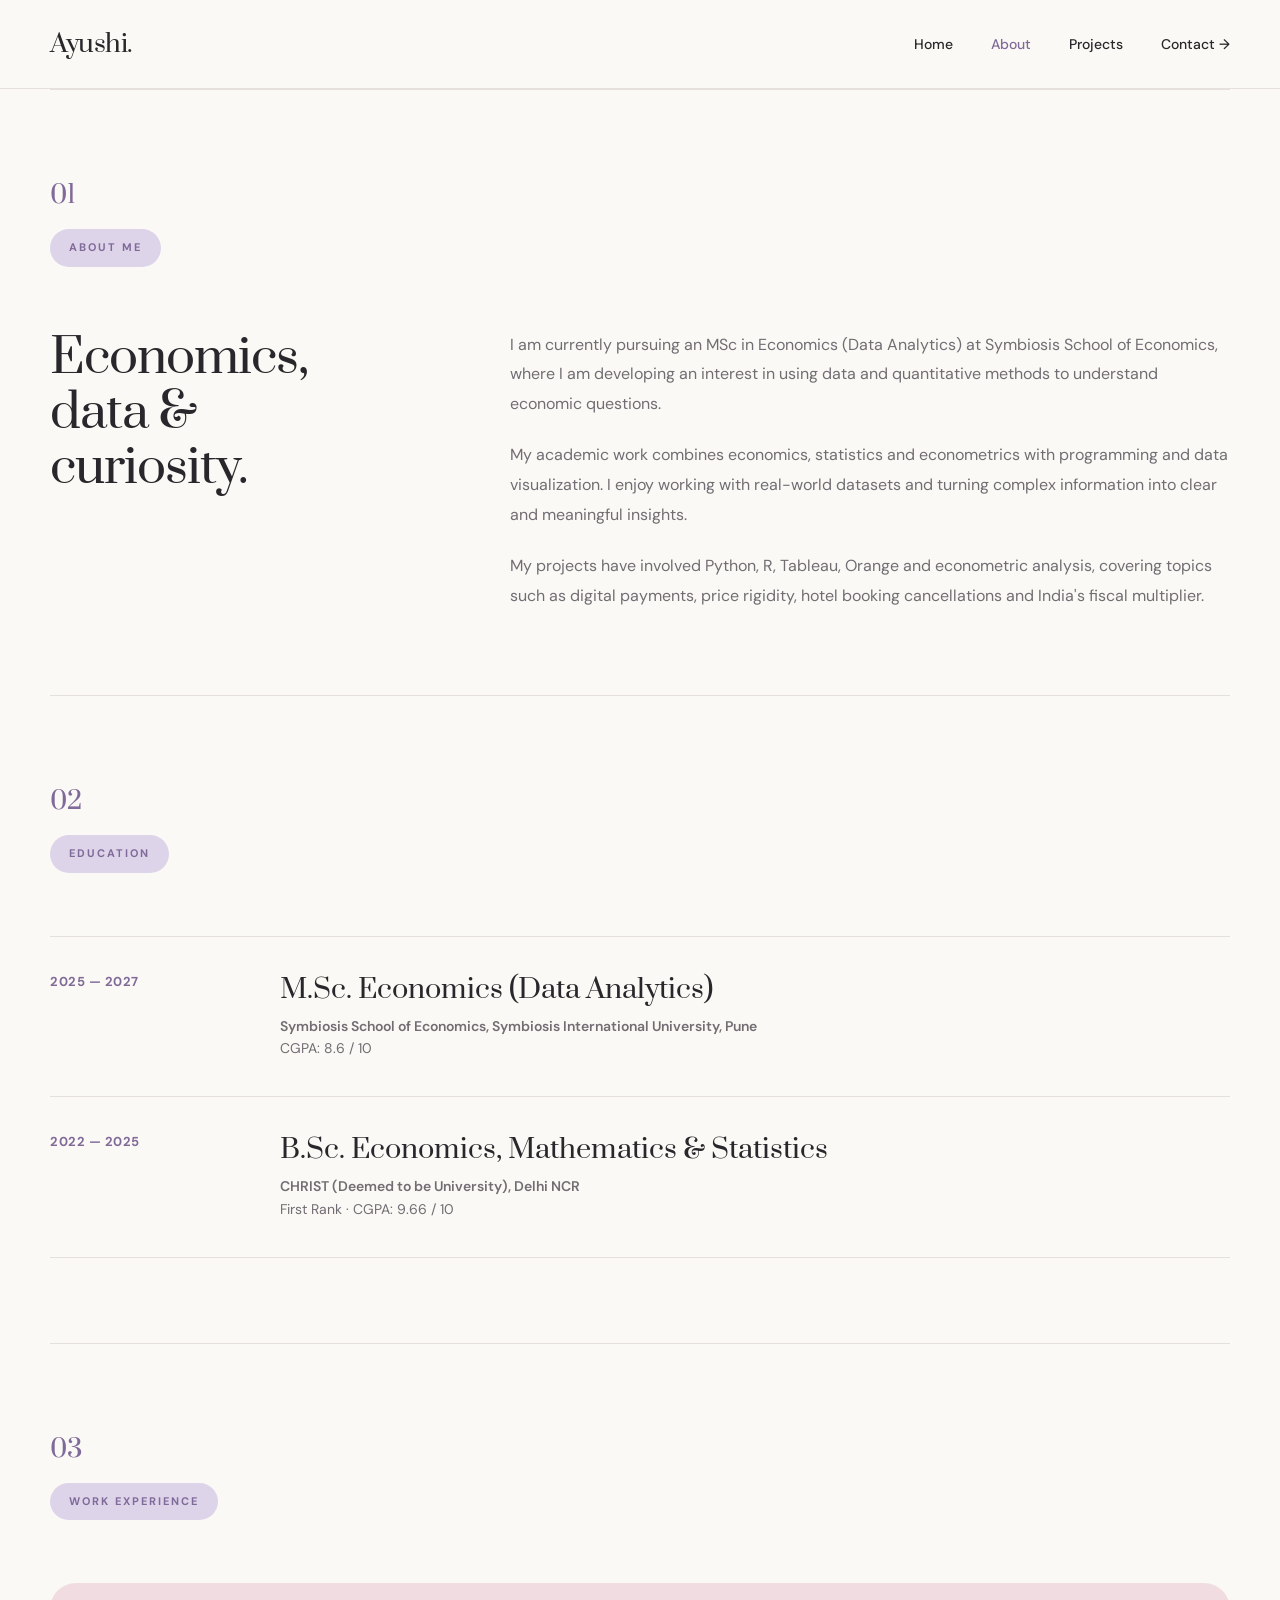
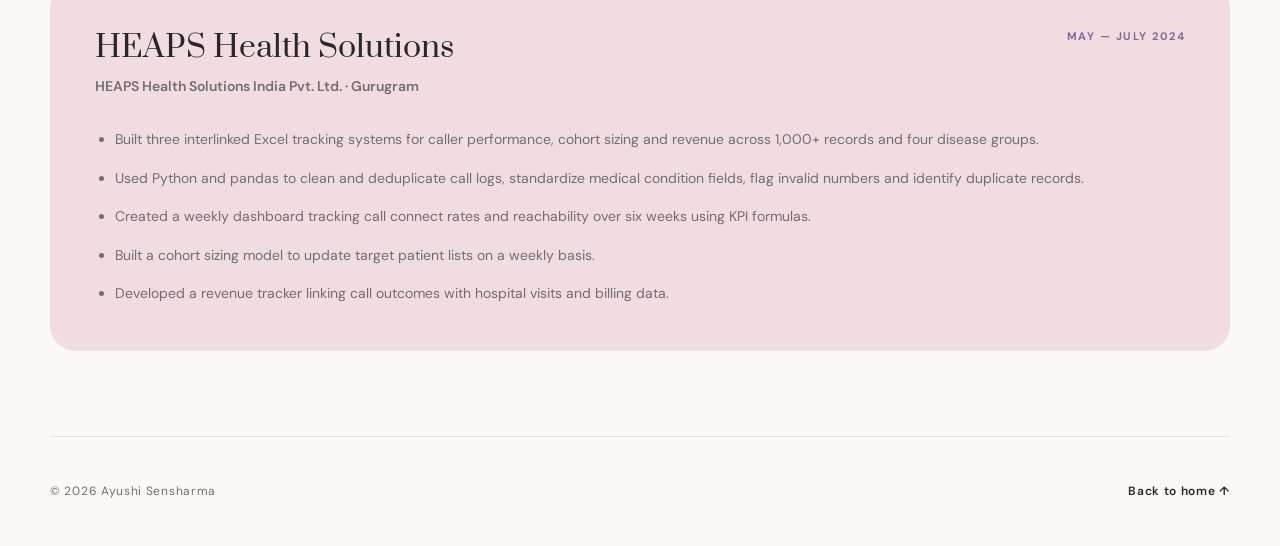
==== commit f0aa548f: "Update about.html" ====
--- a/about.html
+++ b/about.html
@@ -17,7 +17,608 @@
         rel="stylesheet"
     >
 
+    <!-- Main stylesheet -->
     <link rel="stylesheet" href="style.css?v=3">
+
+    <!-- Inner page stylesheet -->
+    <link rel="stylesheet" href="inner-pages.css?v=3">
+
+
+    <style>
+
+        /* =====================================================
+           ABOUT PAGE
+        ===================================================== */
+
+        * {
+            box-sizing: border-box;
+        }
+
+        html {
+            scroll-behavior: smooth;
+        }
+
+        body {
+            margin: 0;
+            padding: 0;
+
+            background: #FBF9F5;
+            color: #29272B;
+
+            font-family: "DM Sans", sans-serif;
+        }
+
+
+        /* =====================================================
+           HEADER
+        ===================================================== */
+
+        .about-navbar {
+            width: 100%;
+
+            background: #FBF9F5;
+
+            border-bottom: 1px solid #E5E0DC;
+
+            position: relative;
+            z-index: 100;
+        }
+
+        .about-nav-inner {
+            width: min(1180px, calc(100% - 80px));
+
+            min-height: 88px;
+
+            margin: 0 auto;
+
+            display: flex;
+            align-items: center;
+            justify-content: space-between;
+        }
+
+        .about-logo {
+            font-family: "Prata", serif;
+
+            font-size: 25px;
+            font-weight: 400;
+
+            color: #29272B;
+
+            text-decoration: none;
+
+            letter-spacing: -0.5px;
+        }
+
+        .about-nav-links {
+            display: flex;
+            align-items: center;
+
+            gap: 38px;
+        }
+
+        .about-nav-links a {
+            font-family: "DM Sans", sans-serif;
+
+            font-size: 14px;
+            font-weight: 500;
+
+            color: #29272B;
+
+            text-decoration: none;
+
+            transition: color 0.25s ease,
+                        transform 0.25s ease;
+        }
+
+        .about-nav-links a:hover {
+            color: #806A99;
+
+            transform: translateY(-1px);
+        }
+
+        .about-nav-links a.active {
+            color: #806A99;
+        }
+
+
+        /* =====================================================
+           MAIN SECTIONS
+        ===================================================== */
+
+        .about-section {
+
+            width: min(1180px, calc(100% - 80px));
+
+            margin: 0 auto;
+
+            padding: 85px 0;
+
+            border-top: 1px solid #E5E0DC;
+        }
+
+
+        /* =====================================================
+           SECTION NUMBER + LABEL
+        ===================================================== */
+
+        .section-number {
+
+            display: block;
+
+            margin-bottom: 14px;
+
+            font-family: "Prata", serif;
+
+            font-size: 25px;
+
+            color: #806A99;
+        }
+
+        .section-label {
+
+            display: inline-flex;
+
+            padding: 10px 19px;
+
+            background: #DDD4EA;
+
+            border-radius: 999px;
+
+            font-family: "DM Sans", sans-serif;
+
+            font-size: 11px;
+
+            font-weight: 700;
+
+            letter-spacing: 2px;
+
+            text-transform: uppercase;
+
+            color: #806A99;
+        }
+
+
+        /* =====================================================
+           ABOUT ME
+        ===================================================== */
+
+        .about-me-grid {
+
+            display: grid;
+
+            grid-template-columns: 0.75fr 1.5fr;
+
+            gap: 100px;
+
+            margin-top: 45px;
+        }
+
+        .about-me-title {
+
+            margin: 0;
+
+            font-family: "Prata", serif;
+
+            font-size: 48px;
+
+            line-height: 1.15;
+
+            font-weight: 400;
+
+            letter-spacing: -1px;
+
+            color: #29272B;
+        }
+
+        .about-me-text p {
+
+            margin: 0 0 22px;
+
+            font-family: "DM Sans", sans-serif;
+
+            font-size: 16px;
+
+            line-height: 1.85;
+
+            color: #716D73;
+        }
+
+        .about-me-text p:last-child {
+            margin-bottom: 0;
+        }
+
+
+        /* =====================================================
+           EDUCATION
+        ===================================================== */
+
+        .education-list {
+            margin-top: 45px;
+        }
+
+        .education-item {
+
+            display: grid;
+
+            grid-template-columns: 180px 1fr;
+
+            gap: 50px;
+
+            padding: 35px 0;
+
+            border-top: 1px solid #E5E0DC;
+        }
+
+        .education-item:last-child {
+            border-bottom: 1px solid #E5E0DC;
+        }
+
+        .education-year {
+
+            font-family: "DM Sans", sans-serif;
+
+            font-size: 13px;
+
+            font-weight: 700;
+
+            color: #806A99;
+        }
+
+        .education-content h3 {
+
+            margin: 0 0 8px;
+
+            font-family: "Prata", serif;
+
+            font-size: 27px;
+
+            line-height: 1.3;
+
+            font-weight: 400;
+
+            color: #29272B;
+        }
+
+        .education-institution {
+
+            margin: 0 0 10px;
+
+            font-family: "DM Sans", sans-serif;
+
+            font-size: 15px;
+
+            font-weight: 600;
+
+            color: #716D73;
+        }
+
+        .education-details {
+
+            margin: 0;
+
+            font-family: "DM Sans", sans-serif;
+
+            font-size: 14px;
+
+            line-height: 1.7;
+
+            color: #716D73;
+        }
+
+
+        /* =====================================================
+           WORK EXPERIENCE
+        ===================================================== */
+
+        .experience-wrapper {
+            margin-top: 45px;
+        }
+
+        .experience-card {
+
+            padding: 45px;
+
+            background: #F1DDE1;
+
+            border-radius: 26px;
+        }
+
+        .experience-header {
+
+            display: flex;
+
+            justify-content: space-between;
+
+            align-items: flex-start;
+
+            gap: 30px;
+
+            margin-bottom: 30px;
+        }
+
+        .experience-card h3 {
+
+            margin: 0 0 8px;
+
+            font-family: "Prata", serif;
+
+            font-size: 30px;
+
+            line-height: 1.3;
+
+            font-weight: 400;
+
+            color: #29272B;
+        }
+
+        .experience-company {
+
+            margin: 0;
+
+            font-family: "DM Sans", sans-serif;
+
+            font-size: 14px;
+
+            font-weight: 600;
+
+            color: #716D73;
+        }
+
+        .experience-date {
+
+            white-space: nowrap;
+
+            font-family: "DM Sans", sans-serif;
+
+            font-size: 11px;
+
+            font-weight: 700;
+
+            letter-spacing: 1.5px;
+
+            text-transform: uppercase;
+
+            color: #806A99;
+        }
+
+        .experience-list {
+
+            margin: 0;
+
+            padding-left: 20px;
+        }
+
+        .experience-list li {
+
+            margin-bottom: 14px;
+
+            font-family: "DM Sans", sans-serif;
+
+            font-size: 14px;
+
+            line-height: 1.75;
+
+            color: #716D73;
+        }
+
+        .experience-list li:last-child {
+            margin-bottom: 0;
+        }
+
+
+        /* =====================================================
+           FOOTER
+        ===================================================== */
+
+        .about-footer {
+
+            width: min(1180px, calc(100% - 80px));
+
+            margin: 0 auto;
+
+            padding: 45px 0;
+
+            border-top: 1px solid #E5E0DC;
+
+            display: flex;
+
+            align-items: center;
+
+            justify-content: space-between;
+
+            gap: 30px;
+        }
+
+        .about-footer p {
+
+            margin: 0;
+
+            font-family: "DM Sans", sans-serif;
+
+            font-size: 12px;
+
+            color: #716D73;
+        }
+
+        .about-footer a {
+
+            font-family: "DM Sans", sans-serif;
+
+            font-size: 12px;
+
+            font-weight: 600;
+
+            color: #29272B;
+
+            text-decoration: none;
+        }
+
+        .about-footer a:hover {
+            color: #806A99;
+        }
+
+
+        /* =====================================================
+           ANIMATION
+        ===================================================== */
+
+        @keyframes aboutFadeUp {
+
+            from {
+                opacity: 0;
+                transform: translateY(18px);
+            }
+
+            to {
+                opacity: 1;
+                transform: translateY(0);
+            }
+
+        }
+
+        .about-section {
+            animation: aboutFadeUp 0.7s ease both;
+        }
+
+
+        /* =====================================================
+           TABLET
+        ===================================================== */
+
+        @media (max-width: 900px) {
+
+            .about-nav-inner {
+
+                width: min(100% - 48px, 1180px);
+            }
+
+            .about-nav-links {
+                gap: 25px;
+            }
+
+            .about-section,
+            .about-footer {
+
+                width: min(100% - 48px, 1180px);
+            }
+
+            .about-me-grid {
+
+                grid-template-columns: 1fr;
+
+                gap: 35px;
+            }
+
+            .education-item {
+
+                grid-template-columns: 140px 1fr;
+
+                gap: 30px;
+            }
+
+        }
+
+
+        /* =====================================================
+           MOBILE
+        ===================================================== */
+
+        @media (max-width: 650px) {
+
+            .about-nav-inner {
+
+                width: calc(100% - 36px);
+
+                min-height: 78px;
+
+                flex-direction: column;
+
+                align-items: flex-start;
+
+                justify-content: center;
+
+                gap: 12px;
+            }
+
+            .about-logo {
+                font-size: 23px;
+            }
+
+            .about-nav-links {
+
+                width: 100%;
+
+                display: flex;
+
+                flex-wrap: wrap;
+
+                gap: 14px 20px;
+            }
+
+            .about-nav-links a {
+                font-size: 12px;
+            }
+
+
+            .about-section {
+
+                width: calc(100% - 36px);
+
+                padding: 65px 0;
+            }
+
+            .about-me-title {
+                font-size: 38px;
+            }
+
+
+            .education-item {
+
+                grid-template-columns: 1fr;
+
+                gap: 12px;
+
+                padding: 28px 0;
+            }
+
+            .education-content h3 {
+                font-size: 23px;
+            }
+
+
+            .experience-card {
+
+                padding: 30px 24px;
+
+                border-radius: 20px;
+            }
+
+            .experience-header {
+
+                flex-direction: column;
+
+                gap: 12px;
+            }
+
+            .experience-card h3 {
+                font-size: 24px;
+            }
+
+
+            .about-footer {
+
+                width: calc(100% - 36px);
+
+                flex-direction: column;
+
+                align-items: flex-start;
+
+                padding: 35px 0;
+            }
+
+        }
+
+    </style>
 
 </head>
 
@@ -29,15 +630,15 @@
      NAVIGATION
 ===================================================== -->
 
-<header class="navbar">
+<nav class="about-navbar">
 
     <div class="about-nav-inner">
 
-        <a href="index.html" class="nav-logo">
+        <a href="index.html" class="about-logo">
             Ayushi.
         </a>
 
-        <nav class="nav-links">
+        <div class="about-nav-links">
 
             <a href="index.html">
                 Home
@@ -55,69 +656,76 @@
                 Contact →
             </a>
 
-        </nav>
+        </div>
 
     </div>
 
-</header>
+</nav>
 
 
 <!-- =====================================================
-     MAIN
+     ABOUT PAGE
 ===================================================== -->
 
-<main class="about-page">
+<main>
 
 
     <!-- =================================================
          01 ABOUT ME
+         NO SEPARATE HERO ABOVE THIS
     ================================================== -->
 
-    <section class="about-section about-intro">
-
-        <div class="about-section-label">
-
-            <span class="about-number">
-                01
-            </span>
-
-            <span class="about-label">
-                ABOUT ME
-            </span>
-
-        </div>
-
-
-        <div class="about-content">
-
-            <h1>
+    <section class="about-section">
+
+        <span class="section-number">
+            01
+        </span>
+
+        <span class="section-label">
+            ABOUT ME
+        </span>
+
+
+        <div class="about-me-grid">
+
+            <h2 class="about-me-title">
+
                 Economics,
                 <br>
                 data &
-                <em>curiosity.</em>
-            </h1>
-
-
-            <p>
-                I am currently pursuing an MSc in Economics
-                (Data Analytics) at Symbiosis School of Economics,
-                where I am developing an interest in using data and
-                quantitative methods to understand economic questions.
-            </p>
-
-            <p>
-                My academic work combines economics, statistics and
-                econometrics with programming and data visualization.
-                I enjoy working with real-world datasets and turning
-                complex information into clear and meaningful insights.
-            </p>
-
-            <p>
-                My projects have involved Python, R, Tableau, Orange
-                and econometric analysis, covering topics such as
-                digital payments, price rigidity, hotel booking
-                cancellations and India's fiscal multiplier.
-            </p>
+                <br>
+                curiosity.
+
+            </h2>
+
+
+            <div class="about-me-text">
+
+                <p>
+                    I am currently pursuing an MSc in Economics
+                    (Data Analytics) at Symbiosis School of Economics,
+                    where I am developing an interest in using data
+                    and quantitative methods to understand economic
+                    questions.
+                </p>
+
+                <p>
+                    My academic work combines economics, statistics
+                    and econometrics with programming and data
+                    visualization. I enjoy working with real-world
+                    datasets and turning complex information into
+                    clear and meaningful insights.
+                </p>
+
+                <p>
+                    My projects have involved Python, R, Tableau,
+                    Orange and econometric analysis, covering topics
+                    such as digital payments, price rigidity,
+                    hotel booking cancellations and India's fiscal
+                    multiplier.
+                </p>
+
+            </div>
 
         </div>
 
@@ -128,45 +736,44 @@
          02 EDUCATION
     ================================================== -->
 
-    <section class="about-section education-section">
-
-        <div class="about-section-label">
-
-            <span class="about-number">
-                02
-            </span>
-
-            <span class="about-label">
-                EDUCATION
-            </span>
-
-        </div>
-
-
-        <div class="about-content education-content">
+    <section class="about-section">
+
+        <span class="section-number">
+            02
+        </span>
+
+        <span class="section-label">
+            EDUCATION
+        </span>
+
+
+        <div class="education-list">
 
 
             <!-- MSc -->
 
             <div class="education-item">
 
-                <p class="education-year">
+                <div class="education-year">
                     2025 — 2027
-                </p>
-
-                <h2>
-                    M.Sc. Economics
-                    <span>(Data Analytics)</span>
-                </h2>
-
-                <p class="education-institution">
-                    Symbiosis School of Economics,
-                    Symbiosis International University, Pune
-                </p>
-
-                <p class="education-result">
-                    CGPA: 8.6 / 10
-                </p>
+                </div>
+
+                <div class="education-content">
+
+                    <h3>
+                        M.Sc. Economics (Data Analytics)
+                    </h3>
+
+                    <p class="education-institution">
+                        Symbiosis School of Economics,
+                        Symbiosis International University, Pune
+                    </p>
+
+                    <p class="education-details">
+                        CGPA: 8.6 / 10
+                    </p>
+
+                </div>
 
             </div>
 
@@ -175,23 +782,26 @@
 
             <div class="education-item">
 
-                <p class="education-year">
+                <div class="education-year">
                     2022 — 2025
-                </p>
-
-                <h2>
-                    B.Sc. Economics,
-                    <span>Mathematics & Statistics</span>
-                </h2>
-
-                <p class="education-institution">
-                    CHRIST (Deemed to be University),
-                    Delhi NCR
-                </p>
-
-                <p class="education-result">
-                    First Rank · CGPA: 9.66 / 10
-                </p>
+                </div>
+
+                <div class="education-content">
+
+                    <h3>
+                        B.Sc. Economics, Mathematics &amp; Statistics
+                    </h3>
+
+                    <p class="education-institution">
+                        CHRIST (Deemed to be University),
+                        Delhi NCR
+                    </p>
+
+                    <p class="education-details">
+                        First Rank · CGPA: 9.66 / 10
+                    </p>
+
+                </div>
 
             </div>
 
@@ -204,76 +814,81 @@
          03 WORK EXPERIENCE
     ================================================== -->
 
-    <section class="about-section experience-section">
-
-        <div class="about-section-label">
-
-            <span class="about-number">
-                03
-            </span>
-
-            <span class="about-label">
-                WORK EXPERIENCE
-            </span>
-
-        </div>
-
-
-        <div class="about-content experience-content">
-
-            <div class="experience-header">
-
-                <div>
-
-                    <h2>
-                        HEAPS Health Solutions
-                    </h2>
-
-                    <p>
-                        HEAPS Health Solutions India Pvt. Ltd.
-                        · Gurugram
-                    </p>
+    <section class="about-section">
+
+        <span class="section-number">
+            03
+        </span>
+
+        <span class="section-label">
+            WORK EXPERIENCE
+        </span>
+
+
+        <div class="experience-wrapper">
+
+            <div class="experience-card">
+
+
+                <div class="experience-header">
+
+                    <div>
+
+                        <h3>
+                            HEAPS Health Solutions
+                        </h3>
+
+                        <p class="experience-company">
+                            HEAPS Health Solutions India Pvt. Ltd.
+                            · Gurugram
+                        </p>
+
+                    </div>
+
+
+                    <div class="experience-date">
+                        May — July 2024
+                    </div>
 
                 </div>
 
-                <span>
-                    May — July 2024
-                </span>
+
+                <ul class="experience-list">
+
+                    <li>
+                        Built three interlinked Excel tracking
+                        systems for caller performance, cohort
+                        sizing and revenue across 1,000+ records
+                        and four disease groups.
+                    </li>
+
+                    <li>
+                        Used Python and pandas to clean and
+                        deduplicate call logs, standardize medical
+                        condition fields, flag invalid numbers
+                        and identify duplicate records.
+                    </li>
+
+                    <li>
+                        Created a weekly dashboard tracking call
+                        connect rates and reachability over
+                        six weeks using KPI formulas.
+                    </li>
+
+                    <li>
+                        Built a cohort sizing model to update
+                        target patient lists on a weekly basis.
+                    </li>
+
+                    <li>
+                        Developed a revenue tracker linking
+                        call outcomes with hospital visits
+                        and billing data.
+                    </li>
+
+                </ul>
 
             </div>
-
-
-            <ul class="experience-list">
-
-                <li>
-                    Built three interlinked Excel tracking systems
-                    for caller performance, cohort sizing and revenue
-                    across 1,000+ records and four disease groups.
-                </li>
-
-                <li>
-                    Used Python and pandas to clean and deduplicate
-                    call logs, standardize medical condition fields,
-                    flag invalid numbers and identify duplicate records.
-                </li>
-
-                <li>
-                    Created a weekly dashboard tracking call connect
-                    rates and reachability over six weeks using KPI
-                    formulas.
-                </li>
-
-                <li>
-                    Built a cohort sizing model to update target
-                    patient lists on a weekly basis.
-                </li>
-
-                <li>
-                    Developed a revenue tracker linking call outcomes
-                    with hospital visits and billing data.
-                </li>
-
-            </ul>
 
         </div>
 
@@ -287,26 +902,15 @@
      FOOTER
 ===================================================== -->
 
-<footer class="site-footer">
-
-    <span>
+<footer class="about-footer">
+
+    <p>
         © 2026 Ayushi Sensharma
-    </span>
-
-    <div>
-
-        <a
-            href="https://github.com/ayushisensharma"
-            target="_blank"
-        >
-            GitHub
-        </a>
-
-        <a href="mailto:ayushi.sensharma.2025@sse.ac.in">
-            Email
-        </a>
-
-    </div>
+    </p>
+
+    <a href="index.html">
+        Back to home ↑
+    </a>
 
 </footer>
 
--- a/inner-pages.css
+++ b/inner-pages.css
@@ -0,0 +1,911 @@
+/* =========================================================
+   INNER PAGES
+   About + Projects
+   ========================================================= */
+
+
+/* ---------------------------------------------------------
+   BASIC PAGE SETUP
+   --------------------------------------------------------- */
+
+body {
+    background: #FBF9F5;
+    color: #29272B;
+}
+
+html {
+    scroll-behavior: smooth;
+}
+
+
+/* ---------------------------------------------------------
+   HEADER / NAVIGATION
+   Same visual language as the Home page
+   --------------------------------------------------------- */
+
+.navbar {
+    width: 100%;
+    background: #FBF9F5;
+    border-bottom: 1px solid #E5E0DC;
+    position: relative;
+    z-index: 20;
+}
+
+.nav-inner {
+    width: min(1180px, calc(100% - 80px));
+    margin: 0 auto;
+    min-height: 88px;
+
+    display: flex;
+    align-items: center;
+    justify-content: space-between;
+}
+
+.nav-logo {
+    font-family: "Prata", serif;
+    font-size: 25px;
+    color: #29272B;
+    text-decoration: none;
+    letter-spacing: -0.5px;
+}
+
+.nav-links {
+    display: flex;
+    align-items: center;
+    gap: 38px;
+}
+
+.nav-links a {
+    font-family: "DM Sans", sans-serif;
+    font-size: 14px;
+    font-weight: 500;
+    color: #29272B;
+    text-decoration: none;
+
+    position: relative;
+    transition:
+        color 0.25s ease,
+        transform 0.25s ease;
+}
+
+.nav-links a:hover {
+    color: #806A99;
+    transform: translateY(-1px);
+}
+
+
+/* ---------------------------------------------------------
+   PAGE INTRO
+   --------------------------------------------------------- */
+
+.inner-hero {
+    width: min(1180px, calc(100% - 80px));
+    margin: 0 auto;
+    padding: 110px 0 80px;
+}
+
+.inner-label {
+    display: inline-flex;
+    align-items: center;
+
+    padding: 10px 18px;
+
+    background: #DDD4EA;
+    border-radius: 999px;
+
+    font-family: "DM Sans", sans-serif;
+    font-size: 11px;
+    font-weight: 700;
+    letter-spacing: 2px;
+    text-transform: uppercase;
+
+    color: #806A99;
+}
+
+.inner-hero h1 {
+    margin: 28px 0 0;
+
+    max-width: 850px;
+
+    font-family: "Prata", serif;
+    font-size: clamp(56px, 8vw, 105px);
+    line-height: 0.98;
+    font-weight: 400;
+    letter-spacing: -3px;
+
+    color: #29272B;
+}
+
+.inner-hero h1 span {
+    color: #806A99;
+}
+
+.inner-hero p {
+    max-width: 650px;
+    margin-top: 32px;
+
+    font-family: "DM Sans", sans-serif;
+    font-size: 18px;
+    line-height: 1.7;
+
+    color: #716D73;
+}
+
+
+/* ---------------------------------------------------------
+   GENERAL INNER PAGE SECTIONS
+   --------------------------------------------------------- */
+
+.inner-section {
+    width: min(1180px, calc(100% - 80px));
+    margin: 0 auto;
+    padding: 90px 0;
+
+    border-top: 1px solid #E5E0DC;
+}
+
+.section-label {
+    margin-bottom: 18px;
+
+    font-family: "DM Sans", sans-serif;
+    font-size: 11px;
+    font-weight: 700;
+    letter-spacing: 2px;
+    text-transform: uppercase;
+
+    color: #806A99;
+}
+
+.inner-section h2 {
+    margin: 0 0 35px;
+
+    font-family: "Prata", serif;
+    font-size: clamp(36px, 5vw, 58px);
+    line-height: 1.1;
+    font-weight: 400;
+    letter-spacing: -1.5px;
+
+    color: #29272B;
+}
+
+.inner-section p {
+    font-family: "DM Sans", sans-serif;
+    font-size: 16px;
+    line-height: 1.8;
+    color: #716D73;
+}
+
+
+/* ---------------------------------------------------------
+   ABOUT PAGE
+   --------------------------------------------------------- */
+
+.about-intro {
+    display: grid;
+    grid-template-columns: 0.85fr 1.5fr;
+    gap: 100px;
+    align-items: start;
+}
+
+.about-intro-text {
+    max-width: 700px;
+}
+
+.about-intro-text p {
+    margin: 0 0 20px;
+}
+
+
+/* ---------------------------------------------------------
+   EDUCATION
+   --------------------------------------------------------- */
+
+.education-list {
+    display: flex;
+    flex-direction: column;
+}
+
+.education-item {
+    display: grid;
+    grid-template-columns: 190px 1fr;
+    gap: 50px;
+
+    padding: 35px 0;
+
+    border-top: 1px solid #E5E0DC;
+}
+
+.education-item:last-child {
+    border-bottom: 1px solid #E5E0DC;
+}
+
+.education-year {
+    font-family: "DM Sans", sans-serif;
+    font-size: 13px;
+    font-weight: 600;
+    color: #806A99;
+    letter-spacing: 0.5px;
+}
+
+.education-item h3 {
+    margin: 0 0 8px;
+
+    font-family: "Prata", serif;
+    font-size: 25px;
+    line-height: 1.35;
+    font-weight: 400;
+
+    color: #29272B;
+}
+
+.education-item .institution {
+    margin-bottom: 10px;
+
+    font-family: "DM Sans", sans-serif;
+    font-size: 15px;
+    font-weight: 600;
+
+    color: #716D73;
+}
+
+.education-item p {
+    margin: 0;
+    font-size: 14px;
+}
+
+
+/* ---------------------------------------------------------
+   WORK EXPERIENCE
+   --------------------------------------------------------- */
+
+.experience-card {
+    padding: 42px;
+
+    background: #F1DDE1;
+    border-radius: 24px;
+}
+
+.experience-top {
+    display: flex;
+    justify-content: space-between;
+    align-items: flex-start;
+    gap: 30px;
+
+    margin-bottom: 28px;
+}
+
+.experience-card h3 {
+    margin: 0 0 8px;
+
+    font-family: "Prata", serif;
+    font-size: 29px;
+    line-height: 1.25;
+    font-weight: 400;
+
+    color: #29272B;
+}
+
+.experience-company {
+    font-family: "DM Sans", sans-serif;
+    font-size: 14px;
+    font-weight: 600;
+    color: #716D73;
+}
+
+.experience-date {
+    white-space: nowrap;
+
+    font-family: "DM Sans", sans-serif;
+    font-size: 12px;
+    font-weight: 700;
+    letter-spacing: 1px;
+    text-transform: uppercase;
+
+    color: #806A99;
+}
+
+.experience-card ul {
+    margin: 0;
+    padding-left: 20px;
+}
+
+.experience-card li {
+    margin-bottom: 13px;
+
+    font-family: "DM Sans", sans-serif;
+    font-size: 15px;
+    line-height: 1.7;
+
+    color: #716D73;
+}
+
+.experience-card li:last-child {
+    margin-bottom: 0;
+}
+
+
+/* ---------------------------------------------------------
+   PROJECTS PAGE HERO
+   --------------------------------------------------------- */
+
+.projects-hero {
+    width: min(1180px, calc(100% - 80px));
+    margin: 0 auto;
+
+    padding: 105px 0 100px;
+}
+
+.projects-label {
+    display: inline-flex;
+    align-items: center;
+
+    padding: 10px 19px;
+
+    background: #DDD4EA;
+    border-radius: 999px;
+
+    font-family: "DM Sans", sans-serif;
+    font-size: 11px;
+    font-weight: 700;
+    letter-spacing: 2px;
+    text-transform: uppercase;
+
+    color: #806A99;
+}
+
+.projects-hero h1 {
+    max-width: 1000px;
+
+    margin: 28px 0 0;
+
+    font-family: "Prata", serif;
+    font-size: clamp(56px, 8vw, 105px);
+    line-height: 1.02;
+    font-weight: 400;
+    letter-spacing: -3px;
+
+    color: #29272B;
+}
+
+.projects-hero h1 span {
+    color: #806A99;
+}
+
+.projects-hero p {
+    max-width: 700px;
+
+    margin: 32px 0 0;
+
+    font-family: "DM Sans", sans-serif;
+    font-size: 17px;
+    line-height: 1.75;
+
+    color: #716D73;
+}
+
+
+/* ---------------------------------------------------------
+   PROJECT LIST
+   --------------------------------------------------------- */
+
+.projects-section {
+    width: min(1180px, calc(100% - 80px));
+    margin: 0 auto;
+
+    padding: 85px 0;
+
+    border-top: 1px solid #E5E0DC;
+}
+
+.projects-section-title {
+    display: flex;
+    align-items: baseline;
+    justify-content: space-between;
+    gap: 30px;
+
+    margin-bottom: 45px;
+}
+
+.projects-section-title h2 {
+    margin: 0;
+
+    font-family: "Prata", serif;
+    font-size: 48px;
+    font-weight: 400;
+    letter-spacing: -1px;
+
+    color: #29272B;
+}
+
+.projects-section-title span {
+    font-family: "DM Sans", sans-serif;
+    font-size: 12px;
+    font-weight: 700;
+    letter-spacing: 1.5px;
+    text-transform: uppercase;
+
+    color: #716D73;
+}
+
+
+/* ---------------------------------------------------------
+   INDIVIDUAL PROJECT CARDS
+   --------------------------------------------------------- */
+
+.project-list {
+    display: flex;
+    flex-direction: column;
+}
+
+.project-card {
+    display: grid;
+    grid-template-columns: 90px 1fr auto;
+    gap: 35px;
+    align-items: center;
+
+    padding: 35px 0;
+
+    border-top: 1px solid #E5E0DC;
+
+    transition:
+        padding 0.3s ease,
+        background 0.3s ease;
+}
+
+.project-card:last-child {
+    border-bottom: 1px solid #E5E0DC;
+}
+
+.project-number {
+    font-family: "DM Sans", sans-serif;
+    font-size: 12px;
+    font-weight: 700;
+    letter-spacing: 1.5px;
+
+    color: #806A99;
+}
+
+.project-card h3 {
+    margin: 0 0 10px;
+
+    font-family: "Prata", serif;
+    font-size: 27px;
+    line-height: 1.3;
+    font-weight: 400;
+
+    color: #29272B;
+}
+
+.project-card p {
+    max-width: 650px;
+
+    margin: 0;
+
+    font-family: "DM Sans", sans-serif;
+    font-size: 14px;
+    line-height: 1.7;
+
+    color: #716D73;
+}
+
+.project-type {
+    display: inline-block;
+
+    margin-top: 13px;
+
+    font-family: "DM Sans", sans-serif;
+    font-size: 11px;
+    font-weight: 700;
+    letter-spacing: 1.5px;
+    text-transform: uppercase;
+
+    color: #806A99;
+}
+
+.project-link {
+    display: inline-flex;
+    align-items: center;
+    gap: 7px;
+
+    white-space: nowrap;
+
+    font-family: "DM Sans", sans-serif;
+    font-size: 13px;
+    font-weight: 700;
+
+    color: #29272B;
+    text-decoration: none;
+
+    transition:
+        color 0.25s ease,
+        transform 0.25s ease;
+}
+
+.project-link:hover {
+    color: #806A99;
+    transform: translateX(3px);
+}
+
+
+/* ---------------------------------------------------------
+   PUBLISHED RESEARCH
+   --------------------------------------------------------- */
+
+.research-section {
+    width: min(1180px, calc(100% - 80px));
+    margin: 0 auto;
+
+    padding: 90px 0;
+}
+
+.research-card {
+    position: relative;
+
+    padding: 50px;
+
+    background: #DDE8DF;
+    border-radius: 28px;
+}
+
+.research-card .project-number {
+    display: inline-block;
+    margin-bottom: 20px;
+}
+
+.research-card h3 {
+    max-width: 900px;
+
+    margin: 0 0 20px;
+
+    font-family: "Prata", serif;
+    font-size: clamp(30px, 4vw, 48px);
+    line-height: 1.2;
+    font-weight: 400;
+
+    color: #29272B;
+}
+
+.research-authors {
+    margin: 0 0 18px;
+
+    font-family: "DM Sans", sans-serif;
+    font-size: 14px;
+    font-weight: 600;
+
+    color: #716D73;
+}
+
+.research-card > p:not(.research-authors) {
+    max-width: 750px;
+
+    margin: 0 0 28px;
+
+    font-family: "DM Sans", sans-serif;
+    font-size: 15px;
+    line-height: 1.75;
+
+    color: #716D73;
+}
+
+
+/* ---------------------------------------------------------
+   RESEARCH LINKS
+   --------------------------------------------------------- */
+
+.research-links {
+    display: flex;
+    flex-wrap: wrap;
+    gap: 25px;
+}
+
+.research-links a {
+    display: inline-flex;
+    align-items: center;
+    gap: 7px;
+
+    font-family: "DM Sans", sans-serif;
+    font-size: 13px;
+    font-weight: 700;
+
+    color: #29272B;
+    text-decoration: none;
+
+    border-bottom: 1px solid #29272B;
+    padding-bottom: 3px;
+
+    transition:
+        color 0.25s ease,
+        border-color 0.25s ease,
+        transform 0.25s ease;
+}
+
+.research-links a:hover {
+    color: #806A99;
+    border-color: #806A99;
+    transform: translateY(-1px);
+}
+
+
+/* ---------------------------------------------------------
+   GENERAL BUTTON / LINK STYLE
+   --------------------------------------------------------- */
+
+.inner-page-link {
+    display: inline-flex;
+    align-items: center;
+    gap: 8px;
+
+    margin-top: 25px;
+
+    font-family: "DM Sans", sans-serif;
+    font-size: 13px;
+    font-weight: 700;
+
+    color: #29272B;
+    text-decoration: none;
+
+    border-bottom: 1px solid #29272B;
+    padding-bottom: 4px;
+
+    transition:
+        color 0.25s ease,
+        border-color 0.25s ease,
+        transform 0.25s ease;
+}
+
+.inner-page-link:hover {
+    color: #806A99;
+    border-color: #806A99;
+    transform: translateX(3px);
+}
+
+
+/* ---------------------------------------------------------
+   FOOTER
+   --------------------------------------------------------- */
+
+.inner-footer {
+    width: min(1180px, calc(100% - 80px));
+    margin: 0 auto;
+
+    padding: 45px 0;
+
+    border-top: 1px solid #E5E0DC;
+
+    display: flex;
+    align-items: center;
+    justify-content: space-between;
+    gap: 30px;
+}
+
+.inner-footer p {
+    margin: 0;
+
+    font-family: "DM Sans", sans-serif;
+    font-size: 12px;
+
+    color: #716D73;
+}
+
+.inner-footer a {
+    font-family: "DM Sans", sans-serif;
+    font-size: 12px;
+    font-weight: 600;
+
+    color: #29272B;
+    text-decoration: none;
+}
+
+.inner-footer a:hover {
+    color: #806A99;
+}
+
+
+/* ---------------------------------------------------------
+   ANIMATIONS
+   --------------------------------------------------------- */
+
+@keyframes innerFadeUp {
+    from {
+        opacity: 0;
+        transform: translateY(18px);
+    }
+
+    to {
+        opacity: 1;
+        transform: translateY(0);
+    }
+}
+
+.inner-hero,
+.projects-hero,
+.inner-section,
+.projects-section,
+.research-section {
+    animation: innerFadeUp 0.7s ease both;
+}
+
+
+/* ---------------------------------------------------------
+   TABLET
+   --------------------------------------------------------- */
+
+@media (max-width: 900px) {
+
+    .nav-inner {
+        width: min(100% - 48px, 1180px);
+    }
+
+    .nav-links {
+        gap: 25px;
+    }
+
+    .inner-hero,
+    .inner-section,
+    .projects-hero,
+    .projects-section,
+    .research-section {
+        width: min(100% - 48px, 1180px);
+    }
+
+    .about-intro {
+        grid-template-columns: 1fr;
+        gap: 35px;
+    }
+
+    .education-item {
+        grid-template-columns: 140px 1fr;
+        gap: 30px;
+    }
+
+    .project-card {
+        grid-template-columns: 65px 1fr;
+    }
+
+    .project-link {
+        grid-column: 2;
+        justify-self: start;
+    }
+
+    .experience-top {
+        flex-direction: column;
+        gap: 12px;
+    }
+}
+
+
+/* ---------------------------------------------------------
+   MOBILE
+   --------------------------------------------------------- */
+
+@media (max-width: 650px) {
+
+    .nav-inner {
+        width: calc(100% - 36px);
+        min-height: 75px;
+
+        flex-direction: column;
+        justify-content: center;
+        align-items: flex-start;
+
+        gap: 14px;
+    }
+
+    .nav-logo {
+        font-size: 23px;
+    }
+
+    .nav-links {
+        width: 100%;
+
+        display: flex;
+        flex-wrap: wrap;
+
+        gap: 15px 22px;
+    }
+
+    .nav-links a {
+        font-size: 12px;
+    }
+
+
+    .inner-hero,
+    .projects-hero {
+        width: calc(100% - 36px);
+
+        padding: 75px 0 65px;
+    }
+
+    .inner-hero h1,
+    .projects-hero h1 {
+        font-size: clamp(46px, 14vw, 70px);
+        letter-spacing: -2px;
+    }
+
+    .inner-hero p,
+    .projects-hero p {
+        font-size: 15px;
+    }
+
+
+    .inner-section,
+    .projects-section,
+    .research-section {
+        width: calc(100% - 36px);
+        padding: 65px 0;
+    }
+
+    .inner-section h2,
+    .projects-section-title h2 {
+        font-size: 38px;
+    }
+
+
+    .education-item {
+        grid-template-columns: 1fr;
+        gap: 12px;
+
+        padding: 28px 0;
+    }
+
+
+    .experience-card {
+        padding: 30px 24px;
+        border-radius: 20px;
+    }
+
+    .experience-card h3 {
+        font-size: 24px;
+    }
+
+
+    .projects-section-title {
+        flex-direction: column;
+        align-items: flex-start;
+        gap: 10px;
+    }
+
+
+    .project-card {
+        grid-template-columns: 1fr;
+        gap: 15px;
+
+        padding: 30px 0;
+    }
+
+    .project-number {
+        margin-bottom: 2px;
+    }
+
+    .project-card h3 {
+        font-size: 23px;
+    }
+
+    .project-link {
+        grid-column: auto;
+    }
+
+
+    .research-card {
+        padding: 32px 25px;
+        border-radius: 22px;
+    }
+
+    .research-card h3 {
+        font-size: 30px;
+    }
+
+    .research-links {
+        gap: 18px;
+    }
+
+
+    .inner-footer {
+        width: calc(100% - 36px);
+
+        flex-direction: column;
+        align-items: flex-start;
+
+        padding: 35px 0;
+    }
+}
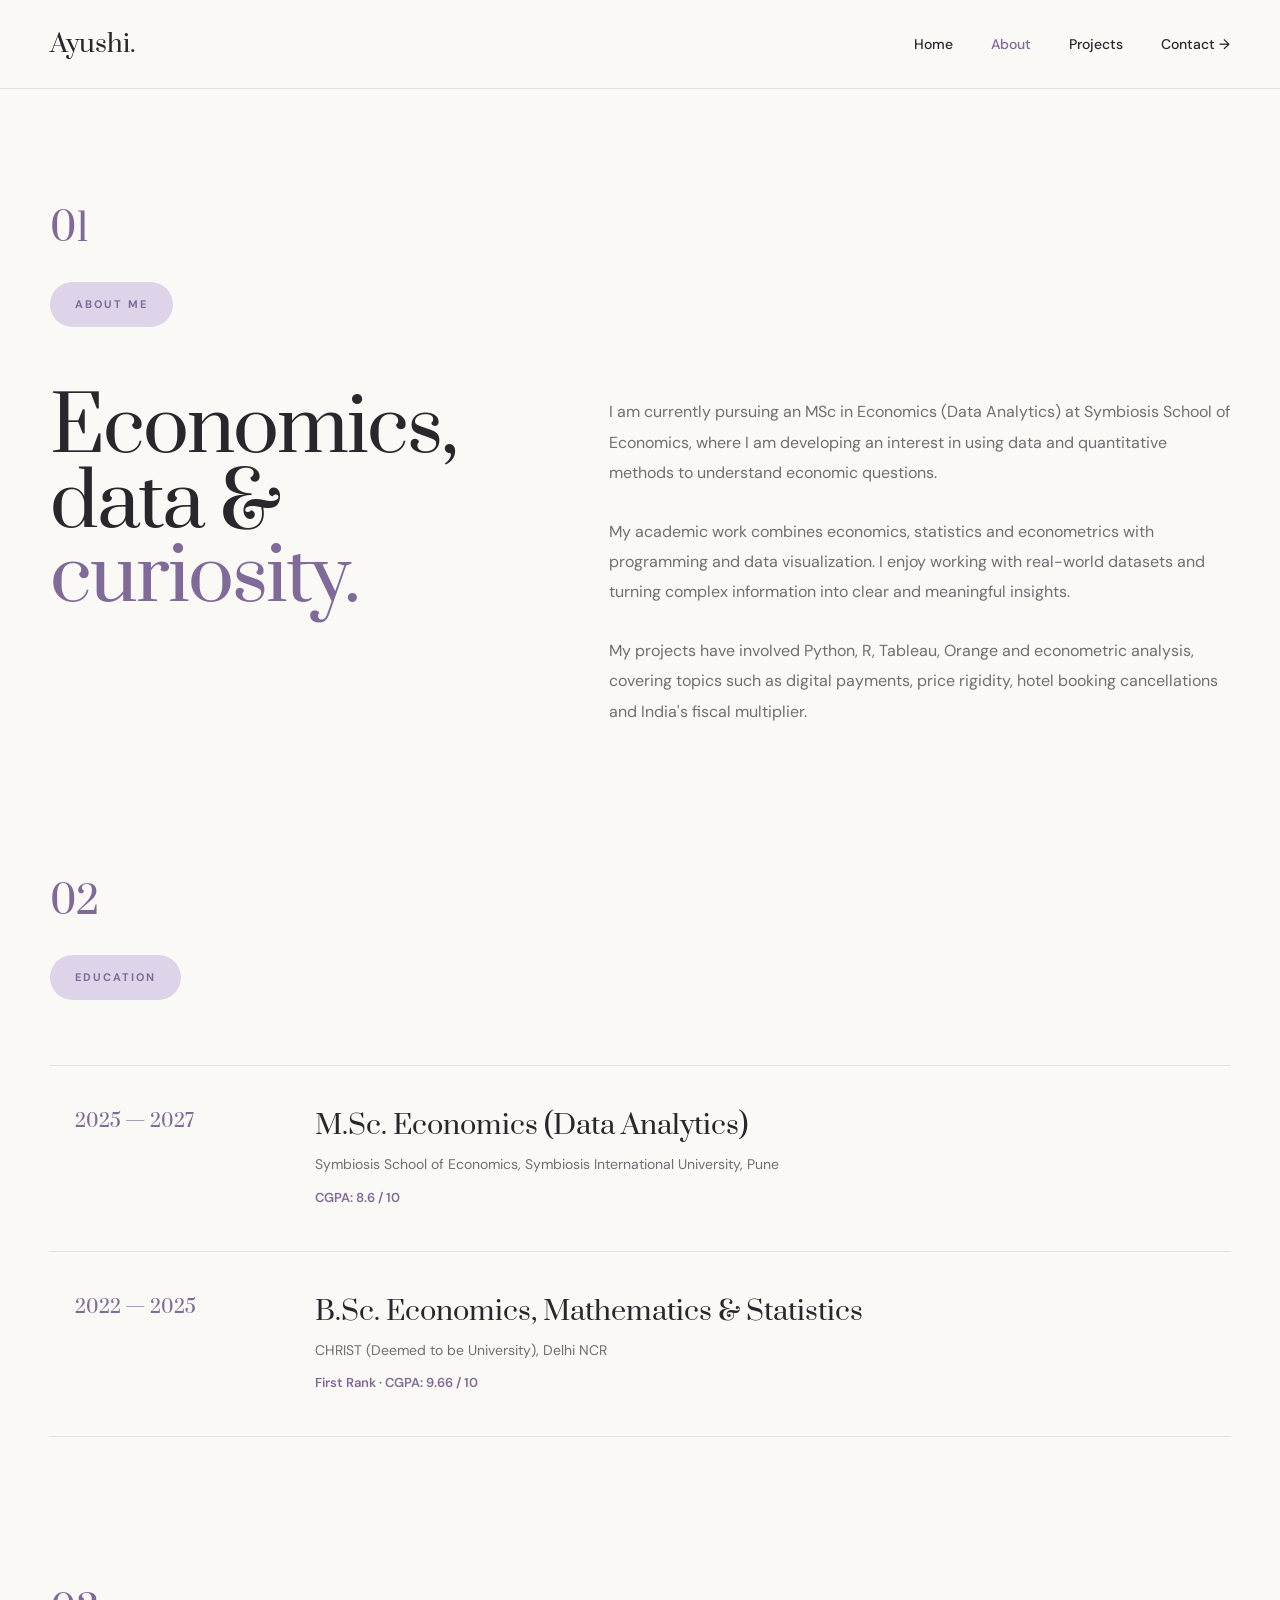
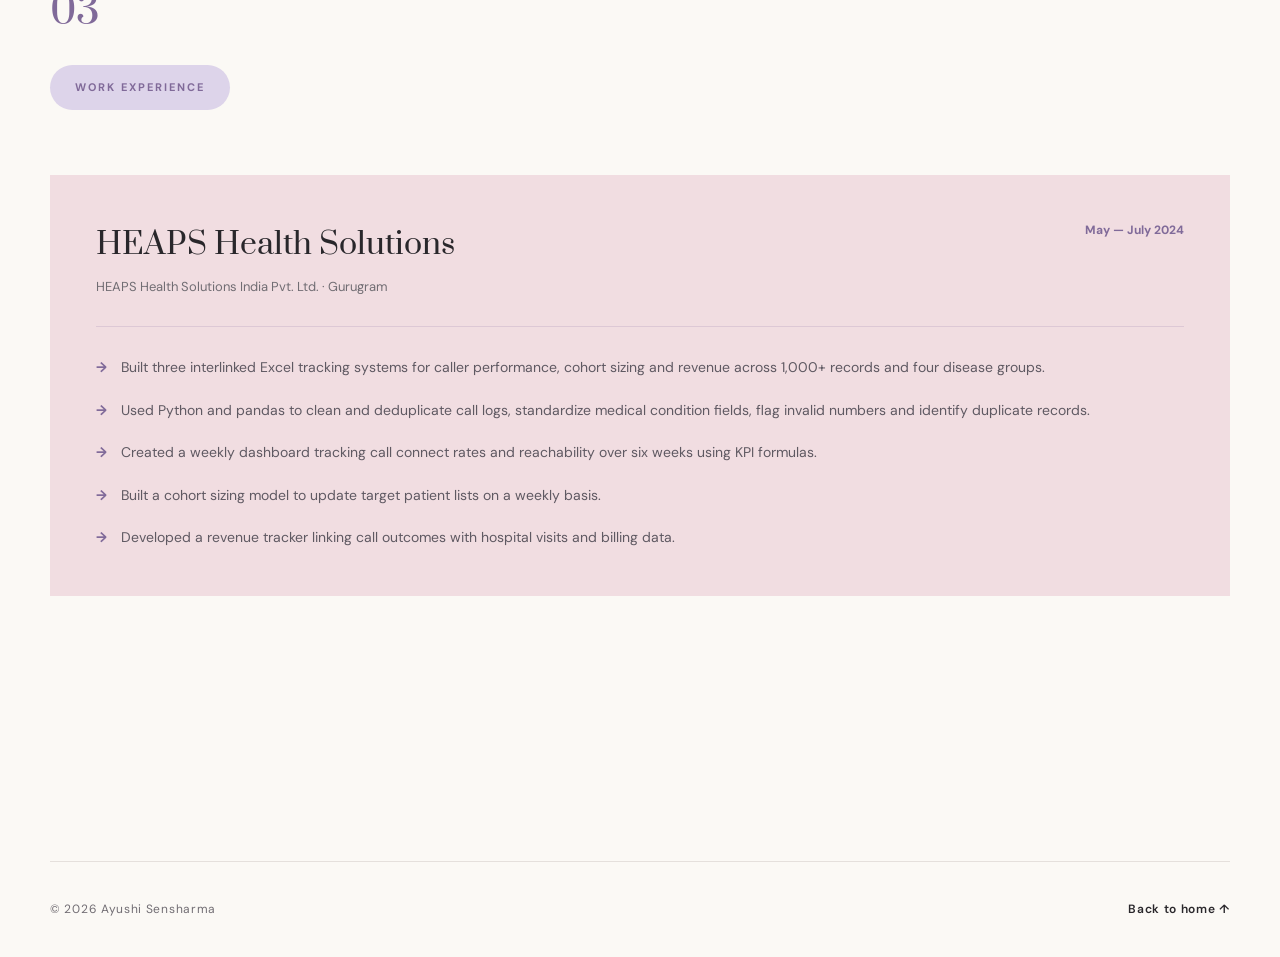
==== commit 93ddd646: "Update about.html" ====
--- a/about.html
+++ b/about.html
@@ -8,7 +8,7 @@
 
     <title>About | Ayushi Sensharma</title>
 
-    <!-- Google Fonts -->
+    <!-- Fonts -->
     <link rel="preconnect" href="https://fonts.googleapis.com">
     <link rel="preconnect" href="https://fonts.gstatic.com" crossorigin>
 
@@ -20,14 +20,11 @@
     <!-- Main stylesheet -->
     <link rel="stylesheet" href="style.css?v=3">
 
-    <!-- Inner page stylesheet -->
-    <link rel="stylesheet" href="inner-pages.css?v=3">
-
 
     <style>
 
         /* =====================================================
-           ABOUT PAGE
+           BASIC
         ===================================================== */
 
         * {
@@ -40,33 +37,27 @@
 
         body {
             margin: 0;
-            padding: 0;
-
             background: #FBF9F5;
             color: #29272B;
-
             font-family: "DM Sans", sans-serif;
         }
 
 
         /* =====================================================
-           HEADER
+           NAVIGATION
         ===================================================== */
 
         .about-navbar {
             width: 100%;
-
             background: #FBF9F5;
-
             border-bottom: 1px solid #E5E0DC;
 
             position: relative;
-            z-index: 100;
+            z-index: 10;
         }
 
         .about-nav-inner {
             width: min(1180px, calc(100% - 80px));
-
             min-height: 88px;
 
             margin: 0 auto;
@@ -78,42 +69,38 @@
 
         .about-logo {
             font-family: "Prata", serif;
-
             font-size: 25px;
-            font-weight: 400;
-
             color: #29272B;
-
             text-decoration: none;
 
-            letter-spacing: -0.5px;
+            transition: color 0.3s ease;
+        }
+
+        .about-logo:hover {
+            color: #806A99;
         }
 
         .about-nav-links {
             display: flex;
             align-items: center;
-
             gap: 38px;
         }
 
         .about-nav-links a {
-            font-family: "DM Sans", sans-serif;
-
             font-size: 14px;
             font-weight: 500;
 
             color: #29272B;
-
             text-decoration: none;
 
-            transition: color 0.25s ease,
-                        transform 0.25s ease;
+            transition:
+                color 0.25s ease,
+                transform 0.25s ease;
         }
 
         .about-nav-links a:hover {
             color: #806A99;
-
-            transform: translateY(-1px);
+            transform: translateY(-2px);
         }
 
         .about-nav-links a.active {
@@ -122,59 +109,72 @@
 
 
         /* =====================================================
-           MAIN SECTIONS
+           MAIN
         ===================================================== */
 
         .about-section {
-
             width: min(1180px, calc(100% - 80px));
 
             margin: 0 auto;
 
-            padding: 85px 0;
-
-            border-top: 1px solid #E5E0DC;
+            padding: 110px 0 120px;
         }
 
 
         /* =====================================================
-           SECTION NUMBER + LABEL
+           SECTION LABEL
         ===================================================== */
 
+        .about-section-block {
+            margin-bottom: 145px;
+        }
+
         .section-number {
-
-            display: block;
-
-            margin-bottom: 14px;
+            margin-bottom: 22px;
 
             font-family: "Prata", serif;
-
-            font-size: 25px;
+            font-size: 38px;
 
             color: #806A99;
+
+            transition:
+                transform 0.35s ease,
+                color 0.35s ease;
+        }
+
+        .section-number:hover {
+            transform: translateX(8px);
+            color: #6D587F;
         }
 
         .section-label {
-
-            display: inline-flex;
-
-            padding: 10px 19px;
+            display: inline-block;
+
+            padding: 14px 25px;
+
+            border-radius: 40px;
 
             background: #DDD4EA;
 
-            border-radius: 999px;
-
-            font-family: "DM Sans", sans-serif;
-
             font-size: 11px;
-
             font-weight: 700;
 
             letter-spacing: 2px;
 
-            text-transform: uppercase;
-
             color: #806A99;
+
+            margin-bottom: 65px;
+
+            transition:
+                transform 0.35s ease,
+                box-shadow 0.35s ease;
+        }
+
+        .section-label:hover {
+            transform: translateY(-4px);
+
+            box-shadow:
+                0 10px 25px rgba(128, 106, 153, 0.12);
         }
 
 
@@ -186,11 +186,11 @@
 
             display: grid;
 
-            grid-template-columns: 0.75fr 1.5fr;
+            grid-template-columns: 0.85fr 1.15fr;
 
             gap: 100px;
 
-            margin-top: 45px;
+            align-items: start;
         }
 
         .about-me-title {
@@ -199,26 +199,31 @@
 
             font-family: "Prata", serif;
 
-            font-size: 48px;
-
-            line-height: 1.15;
+            font-size: clamp(52px, 6vw, 76px);
 
             font-weight: 400;
 
-            letter-spacing: -1px;
-
-            color: #29272B;
+            line-height: 0.98;
+
+            letter-spacing: -2px;
+        }
+
+        .about-me-title span {
+            color: #806A99;
+        }
+
+        .about-me-text {
+
+            padding-top: 5px;
         }
 
         .about-me-text p {
 
-            margin: 0 0 22px;
-
-            font-family: "DM Sans", sans-serif;
+            margin: 0 0 28px;
 
             font-size: 16px;
 
-            line-height: 1.85;
+            line-height: 1.9;
 
             color: #716D73;
         }
@@ -233,7 +238,8 @@
         ===================================================== */
 
         .education-list {
-            margin-top: 45px;
+
+            border-top: 1px solid #E5E0DC;
         }
 
         .education-item {
@@ -242,167 +248,214 @@
 
             grid-template-columns: 180px 1fr;
 
-            gap: 50px;
-
-            padding: 35px 0;
-
-            border-top: 1px solid #E5E0DC;
-        }
-
-        .education-item:last-child {
+            gap: 60px;
+
+            padding: 42px 25px;
+
             border-bottom: 1px solid #E5E0DC;
+
+            transition:
+                background 0.35s ease,
+                transform 0.35s ease,
+                padding-left 0.35s ease;
+        }
+
+        .education-item:hover {
+
+            background: #F5F1F8;
+
+            transform: translateX(8px);
+
+            padding-left: 35px;
         }
 
         .education-year {
 
-            font-family: "DM Sans", sans-serif;
+            font-family: "Prata", serif;
+
+            font-size: 18px;
+
+            color: #806A99;
+
+            transition: transform 0.35s ease;
+        }
+
+        .education-item:hover .education-year {
+            transform: translateX(5px);
+        }
+
+        .education-content {
+            max-width: 700px;
+        }
+
+        .education-content h3 {
+
+            margin: 0 0 10px;
+
+            font-family: "Prata", serif;
+
+            font-size: 27px;
+
+            font-weight: 400;
+
+            line-height: 1.3;
+        }
+
+        .education-institution {
+
+            margin: 0 0 12px;
+
+            font-size: 14px;
+
+            color: #716D73;
+        }
+
+        .education-details {
+
+            margin: 0;
 
             font-size: 13px;
 
+            font-weight: 600;
+
+            color: #806A99;
+        }
+
+
+        /* =====================================================
+           EXPERIENCE
+        ===================================================== */
+
+        .experience-wrapper {
+            position: relative;
+        }
+
+        .experience-card {
+
+            padding: 45px;
+
+            background: #F1DDE1;
+
+            border: 1px solid transparent;
+
+            transition:
+                transform 0.4s ease,
+                box-shadow 0.4s ease,
+                border-color 0.4s ease;
+        }
+
+        .experience-card:hover {
+
+            transform: translateY(-6px);
+
+            box-shadow:
+                0 18px 45px rgba(70, 55, 65, 0.08);
+
+            border-color: #E5C9D0;
+        }
+
+        .experience-header {
+
+            display: flex;
+
+            justify-content: space-between;
+
+            align-items: flex-start;
+
+            gap: 30px;
+
+            padding-bottom: 28px;
+
+            margin-bottom: 28px;
+
+            border-bottom: 1px solid rgba(128, 106, 153, 0.18);
+        }
+
+        .experience-company {
+
+            margin: 0;
+
+            font-family: "Prata", serif;
+
+            font-size: 30px;
+
+            font-weight: 400;
+        }
+
+        .experience-location {
+
+            margin: 8px 0 0;
+
+            font-size: 13px;
+
+            color: #716D73;
+        }
+
+        .experience-date {
+
+            margin: 0;
+
+            font-size: 12px;
+
             font-weight: 700;
 
             color: #806A99;
-        }
-
-        .education-content h3 {
-
-            margin: 0 0 8px;
-
-            font-family: "Prata", serif;
-
-            font-size: 27px;
-
-            line-height: 1.3;
-
-            font-weight: 400;
-
-            color: #29272B;
-        }
-
-        .education-institution {
-
-            margin: 0 0 10px;
-
-            font-family: "DM Sans", sans-serif;
-
-            font-size: 15px;
-
-            font-weight: 600;
-
-            color: #716D73;
-        }
-
-        .education-details {
+
+            white-space: nowrap;
+        }
+
+        .experience-list {
 
             margin: 0;
 
-            font-family: "DM Sans", sans-serif;
+            padding: 0;
+
+            list-style: none;
+        }
+
+        .experience-list li {
+
+            position: relative;
+
+            padding-left: 25px;
+
+            margin-bottom: 18px;
 
             font-size: 14px;
 
-            line-height: 1.7;
-
-            color: #716D73;
-        }
-
-
-        /* =====================================================
-           WORK EXPERIENCE
-        ===================================================== */
-
-        .experience-wrapper {
-            margin-top: 45px;
-        }
-
-        .experience-card {
-
-            padding: 45px;
-
-            background: #F1DDE1;
-
-            border-radius: 26px;
-        }
-
-        .experience-header {
-
-            display: flex;
-
-            justify-content: space-between;
-
-            align-items: flex-start;
-
-            gap: 30px;
-
-            margin-bottom: 30px;
-        }
-
-        .experience-card h3 {
-
-            margin: 0 0 8px;
-
-            font-family: "Prata", serif;
-
-            font-size: 30px;
-
-            line-height: 1.3;
-
-            font-weight: 400;
-
-            color: #29272B;
-        }
-
-        .experience-company {
-
-            margin: 0;
-
-            font-family: "DM Sans", sans-serif;
-
-            font-size: 14px;
-
-            font-weight: 600;
-
-            color: #716D73;
-        }
-
-        .experience-date {
-
-            white-space: nowrap;
-
-            font-family: "DM Sans", sans-serif;
-
-            font-size: 11px;
-
-            font-weight: 700;
-
-            letter-spacing: 1.5px;
-
-            text-transform: uppercase;
-
-            color: #806A99;
-        }
-
-        .experience-list {
-
-            margin: 0;
-
-            padding-left: 20px;
-        }
-
-        .experience-list li {
-
-            margin-bottom: 14px;
-
-            font-family: "DM Sans", sans-serif;
-
-            font-size: 14px;
-
             line-height: 1.75;
 
-            color: #716D73;
+            color: #5F5962;
+
+            transition:
+                transform 0.3s ease,
+                color 0.3s ease;
         }
 
         .experience-list li:last-child {
             margin-bottom: 0;
+        }
+
+        .experience-list li::before {
+
+            content: "→";
+
+            position: absolute;
+
+            left: 0;
+
+            top: 0;
+
+            color: #806A99;
+
+            font-weight: 700;
+        }
+
+        .experience-list li:hover {
+
+            transform: translateX(6px);
+
+            color: #29272B;
         }
 
 
@@ -416,25 +469,21 @@
 
             margin: 0 auto;
 
-            padding: 45px 0;
+            padding: 38px 0;
 
             border-top: 1px solid #E5E0DC;
 
             display: flex;
 
+            justify-content: space-between;
+
             align-items: center;
-
-            justify-content: space-between;
-
-            gap: 30px;
         }
 
         .about-footer p {
 
             margin: 0;
 
-            font-family: "DM Sans", sans-serif;
-
             font-size: 12px;
 
             color: #716D73;
@@ -442,8 +491,6 @@
 
         .about-footer a {
 
-            font-family: "DM Sans", sans-serif;
-
             font-size: 12px;
 
             font-weight: 600;
@@ -451,6 +498,8 @@
             color: #29272B;
 
             text-decoration: none;
+
+            transition: color 0.25s ease;
         }
 
         .about-footer a:hover {
@@ -459,63 +508,25 @@
 
 
         /* =====================================================
-           ANIMATION
+           SCROLL ANIMATION
         ===================================================== */
 
-        @keyframes aboutFadeUp {
-
-            from {
-                opacity: 0;
-                transform: translateY(18px);
-            }
-
-            to {
-                opacity: 1;
-                transform: translateY(0);
-            }
-
-        }
-
-        .about-section {
-            animation: aboutFadeUp 0.7s ease both;
-        }
-
-
-        /* =====================================================
-           TABLET
-        ===================================================== */
-
-        @media (max-width: 900px) {
-
-            .about-nav-inner {
-
-                width: min(100% - 48px, 1180px);
-            }
-
-            .about-nav-links {
-                gap: 25px;
-            }
-
-            .about-section,
-            .about-footer {
-
-                width: min(100% - 48px, 1180px);
-            }
-
-            .about-me-grid {
-
-                grid-template-columns: 1fr;
-
-                gap: 35px;
-            }
-
-            .education-item {
-
-                grid-template-columns: 140px 1fr;
-
-                gap: 30px;
-            }
-
+        .reveal {
+
+            opacity: 0;
+
+            transform: translateY(35px);
+
+            transition:
+                opacity 0.8s ease,
+                transform 0.8s ease;
+        }
+
+        .reveal.visible {
+
+            opacity: 1;
+
+            transform: translateY(0);
         }
 
 
@@ -523,6 +534,37 @@
            MOBILE
         ===================================================== */
 
+        @media (max-width: 900px) {
+
+            .about-nav-inner {
+                width: calc(100% - 48px);
+            }
+
+            .about-nav-links {
+                gap: 25px;
+            }
+
+            .about-section {
+                width: calc(100% - 48px);
+            }
+
+            .about-me-grid {
+
+                grid-template-columns: 1fr;
+
+                gap: 45px;
+            }
+
+            .education-item {
+
+                grid-template-columns: 130px 1fr;
+
+                gap: 35px;
+            }
+
+        }
+
+
         @media (max-width: 650px) {
 
             .about-nav-inner {
@@ -548,11 +590,9 @@
 
                 width: 100%;
 
-                display: flex;
+                gap: 14px 20px;
 
                 flex-wrap: wrap;
-
-                gap: 14px 20px;
             }
 
             .about-nav-links a {
@@ -564,21 +604,60 @@
 
                 width: calc(100% - 36px);
 
-                padding: 65px 0;
+                padding: 75px 0 80px;
+            }
+
+            .about-section-block {
+                margin-bottom: 95px;
+            }
+
+            .section-number {
+                font-size: 32px;
+            }
+
+            .section-label {
+
+                margin-bottom: 45px;
+
+                padding: 12px 21px;
+
+                font-size: 10px;
             }
 
             .about-me-title {
-                font-size: 38px;
-            }
-
+
+                font-size: 51px;
+
+                line-height: 1;
+            }
+
+            .about-me-text p {
+                font-size: 14px;
+                line-height: 1.8;
+            }
+
+
+            /* Education */
 
             .education-item {
 
-                grid-template-columns: 1fr;
-
-                gap: 12px;
-
-                padding: 28px 0;
+                display: block;
+
+                padding: 30px 15px;
+            }
+
+            .education-item:hover {
+
+                transform: none;
+
+                padding-left: 20px;
+            }
+
+            .education-year {
+
+                display: block;
+
+                margin-bottom: 14px;
             }
 
             .education-content h3 {
@@ -586,34 +665,48 @@
             }
 
 
+            /* Experience */
+
             .experience-card {
-
-                padding: 30px 24px;
-
-                border-radius: 20px;
+                padding: 28px;
             }
 
             .experience-header {
 
+                display: block;
+
+                padding-bottom: 22px;
+            }
+
+            .experience-date {
+
+                display: block;
+
+                margin-top: 15px;
+            }
+
+            .experience-company {
+                font-size: 25px;
+            }
+
+            .experience-list li {
+                font-size: 13px;
+            }
+
+
+            /* Footer */
+
+            .about-footer {
+
+                width: calc(100% - 36px);
+
+                padding: 30px 0;
+
+                gap: 20px;
+
+                align-items: flex-start;
+
                 flex-direction: column;
-
-                gap: 12px;
-            }
-
-            .experience-card h3 {
-                font-size: 24px;
-            }
-
-
-            .about-footer {
-
-                width: calc(100% - 36px);
-
-                flex-direction: column;
-
-                align-items: flex-start;
-
-                padding: 35px 0;
             }
 
         }
@@ -664,39 +757,36 @@
 
 
 <!-- =====================================================
-     ABOUT PAGE
+     MAIN
 ===================================================== -->
 
-<main>
+<main class="about-section">
 
 
     <!-- =================================================
          01 ABOUT ME
-         NO SEPARATE HERO ABOVE THIS
     ================================================== -->
 
-    <section class="about-section">
-
-        <span class="section-number">
+    <section class="about-section-block reveal">
+
+        <div class="section-number">
             01
-        </span>
-
-        <span class="section-label">
+        </div>
+
+        <div class="section-label">
             ABOUT ME
-        </span>
+        </div>
 
 
         <div class="about-me-grid">
 
-            <h2 class="about-me-title">
-
-                Economics,
-                <br>
-                data &
-                <br>
-                curiosity.
-
-            </h2>
+            <h1 class="about-me-title">
+
+                Economics,<br>
+                data &<br>
+                <span>curiosity.</span>
+
+            </h1>
 
 
             <div class="about-me-text">
@@ -720,9 +810,8 @@
                 <p>
                     My projects have involved Python, R, Tableau,
                     Orange and econometric analysis, covering topics
-                    such as digital payments, price rigidity,
-                    hotel booking cancellations and India's fiscal
-                    multiplier.
+                    such as digital payments, price rigidity, hotel
+                    booking cancellations and India's fiscal multiplier.
                 </p>
 
             </div>
@@ -730,21 +819,22 @@
         </div>
 
     </section>
+
 
 
     <!-- =================================================
          02 EDUCATION
     ================================================== -->
 
-    <section class="about-section">
-
-        <span class="section-number">
+    <section class="about-section-block reveal">
+
+        <div class="section-number">
             02
-        </span>
-
-        <span class="section-label">
+        </div>
+
+        <div class="section-label">
             EDUCATION
-        </span>
+        </div>
 
 
         <div class="education-list">
@@ -761,7 +851,8 @@
                 <div class="education-content">
 
                     <h3>
-                        M.Sc. Economics (Data Analytics)
+                        M.Sc. Economics
+                        (Data Analytics)
                     </h3>
 
                     <p class="education-institution">
@@ -789,7 +880,8 @@
                 <div class="education-content">
 
                     <h3>
-                        B.Sc. Economics, Mathematics &amp; Statistics
+                        B.Sc. Economics,
+                        Mathematics &amp; Statistics
                     </h3>
 
                     <p class="education-institution">
@@ -805,24 +897,26 @@
 
             </div>
 
+
         </div>
 
     </section>
+
 
 
     <!-- =================================================
          03 WORK EXPERIENCE
     ================================================== -->
 
-    <section class="about-section">
-
-        <span class="section-number">
+    <section class="about-section-block reveal">
+
+        <div class="section-number">
             03
-        </span>
-
-        <span class="section-label">
+        </div>
+
+        <div class="section-label">
             WORK EXPERIENCE
-        </span>
+        </div>
 
 
         <div class="experience-wrapper">
@@ -834,21 +928,20 @@
 
                     <div>
 
-                        <h3>
+                        <h2 class="experience-company">
                             HEAPS Health Solutions
-                        </h3>
-
-                        <p class="experience-company">
+                        </h2>
+
+                        <p class="experience-location">
                             HEAPS Health Solutions India Pvt. Ltd.
                             · Gurugram
                         </p>
 
                     </div>
 
-
-                    <div class="experience-date">
+                    <p class="experience-date">
                         May — July 2024
-                    </div>
+                    </p>
 
                 </div>
 
@@ -865,14 +958,14 @@
                     <li>
                         Used Python and pandas to clean and
                         deduplicate call logs, standardize medical
-                        condition fields, flag invalid numbers
-                        and identify duplicate records.
+                        condition fields, flag invalid numbers and
+                        identify duplicate records.
                     </li>
 
                     <li>
                         Created a weekly dashboard tracking call
-                        connect rates and reachability over
-                        six weeks using KPI formulas.
+                        connect rates and reachability over six
+                        weeks using KPI formulas.
                     </li>
 
                     <li>
@@ -881,9 +974,9 @@
                     </li>
 
                     <li>
-                        Developed a revenue tracker linking
-                        call outcomes with hospital visits
-                        and billing data.
+                        Developed a revenue tracker linking call
+                        outcomes with hospital visits and billing
+                        data.
                     </li>
 
                 </ul>
@@ -915,6 +1008,52 @@
 </footer>
 
 
+<!-- =====================================================
+     SCROLL REVEAL
+===================================================== -->
+
+<script>
+
+    const revealElements =
+        document.querySelectorAll(".reveal");
+
+    const revealObserver =
+        new IntersectionObserver(
+
+            (entries) => {
+
+                entries.forEach((entry) => {
+
+                    if (entry.isIntersecting) {
+
+                        entry.target.classList.add("visible");
+
+                        revealObserver.unobserve(
+                            entry.target
+                        );
+
+                    }
+
+                });
+
+            },
+
+            {
+                threshold: 0.12
+            }
+
+        );
+
+
+    revealElements.forEach((element) => {
+
+        revealObserver.observe(element);
+
+    });
+
+</script>
+
+
 </body>
 
 </html>
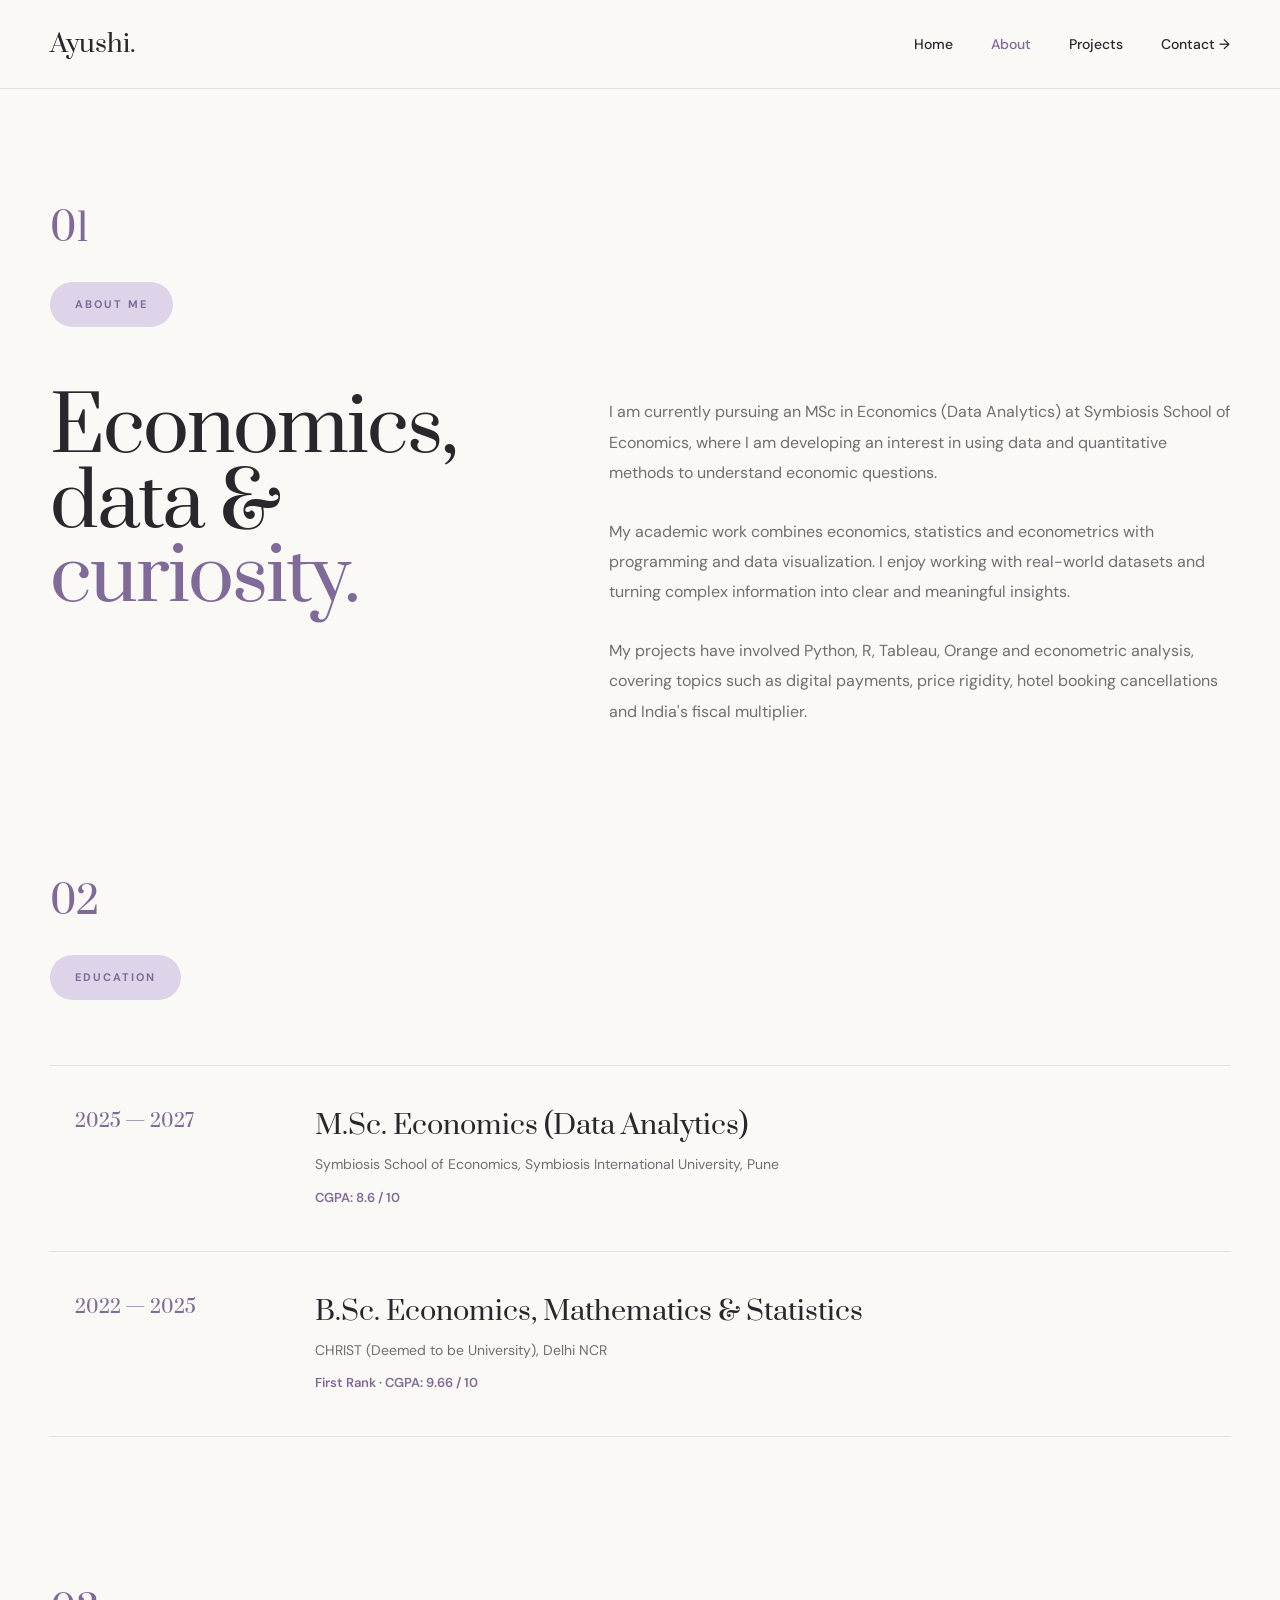
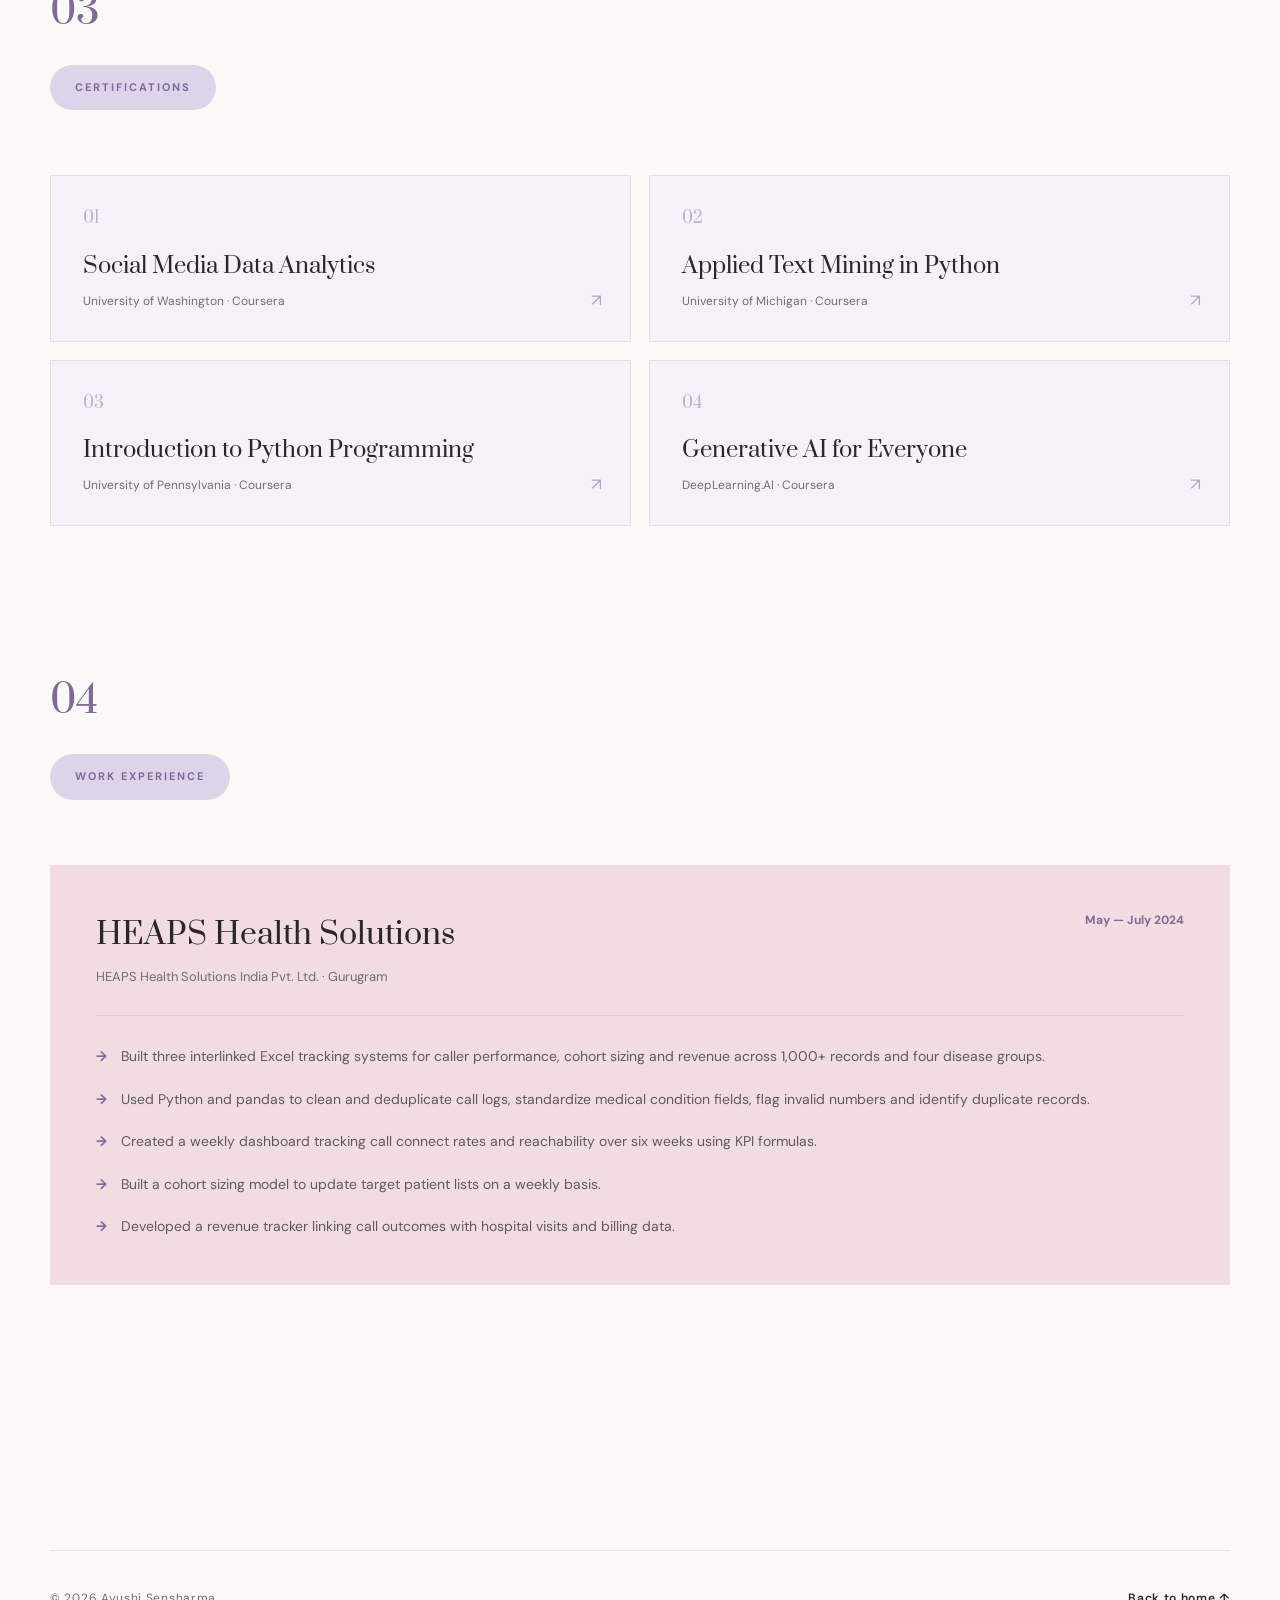
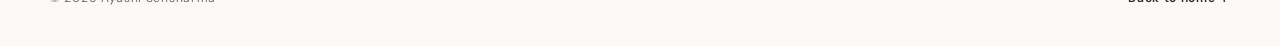
==== commit 9c45e0ad: "Update about.html" ====
--- a/about.html
+++ b/about.html
@@ -8,7 +8,7 @@
 
     <title>About | Ayushi Sensharma</title>
 
-    <!-- Fonts -->
+    <!-- Google Fonts -->
     <link rel="preconnect" href="https://fonts.googleapis.com">
     <link rel="preconnect" href="https://fonts.gstatic.com" crossorigin>
 
@@ -122,7 +122,7 @@
 
 
         /* =====================================================
-           SECTION LABEL
+           SECTION BLOCK
         ===================================================== */
 
         .about-section-block {
@@ -179,7 +179,7 @@
 
 
         /* =====================================================
-           ABOUT ME
+           01 ABOUT ME
         ===================================================== */
 
         .about-me-grid {
@@ -213,7 +213,6 @@
         }
 
         .about-me-text {
-
             padding-top: 5px;
         }
 
@@ -234,7 +233,7 @@
 
 
         /* =====================================================
-           EDUCATION
+           02 EDUCATION
         ===================================================== */
 
         .education-list {
@@ -323,7 +322,140 @@
 
 
         /* =====================================================
-           EXPERIENCE
+           03 CERTIFICATIONS
+        ===================================================== */
+
+        .certifications-list {
+
+            display: grid;
+
+            grid-template-columns: 1fr 1fr;
+
+            gap: 18px;
+        }
+
+        .certification-card {
+
+            position: relative;
+
+            min-height: 155px;
+
+            padding: 30px 32px;
+
+            background: #F5F1F8;
+
+            border: 1px solid #E5E0DC;
+
+            overflow: hidden;
+
+            transition:
+                transform 0.4s ease,
+                background 0.4s ease,
+                box-shadow 0.4s ease,
+                border-color 0.4s ease;
+        }
+
+        .certification-card::before {
+
+            content: "";
+
+            position: absolute;
+
+            left: 0;
+            top: 0;
+
+            width: 4px;
+            height: 100%;
+
+            background: #806A99;
+
+            transform: scaleY(0);
+
+            transform-origin: bottom;
+
+            transition:
+                transform 0.4s ease;
+        }
+
+        .certification-card:hover {
+
+            transform: translateY(-6px);
+
+            background: #F1DDE1;
+
+            border-color: #E5D0D5;
+
+            box-shadow:
+                0 15px 35px rgba(70, 55, 65, 0.07);
+        }
+
+        .certification-card:hover::before {
+            transform: scaleY(1);
+        }
+
+        .certification-number {
+
+            margin-bottom: 20px;
+
+            font-family: "Prata", serif;
+
+            font-size: 16px;
+
+            color: #C0B3CA;
+        }
+
+        .certification-card h3 {
+
+            margin: 0 0 10px;
+
+            font-family: "Prata", serif;
+
+            font-size: 22px;
+
+            font-weight: 400;
+
+            line-height: 1.35;
+        }
+
+        .certification-provider {
+
+            margin: 0;
+
+            font-size: 12px;
+
+            color: #716D73;
+
+            line-height: 1.6;
+        }
+
+        .certification-arrow {
+
+            position: absolute;
+
+            right: 28px;
+            bottom: 27px;
+
+            font-size: 17px;
+
+            color: #806A99;
+
+            opacity: 0.55;
+
+            transition:
+                transform 0.35s ease,
+                opacity 0.35s ease;
+        }
+
+        .certification-card:hover .certification-arrow {
+
+            transform: translate(5px, -5px);
+
+            opacity: 1;
+        }
+
+
+        /* =====================================================
+           04 WORK EXPERIENCE
         ===================================================== */
 
         .experience-wrapper {
@@ -443,7 +575,6 @@
             position: absolute;
 
             left: 0;
-
             top: 0;
 
             color: #806A99;
@@ -508,7 +639,7 @@
 
 
         /* =====================================================
-           SCROLL ANIMATION
+           SCROLL REVEAL
         ===================================================== */
 
         .reveal {
@@ -531,40 +662,49 @@
 
 
         /* =====================================================
+           TABLET
+        ===================================================== */
+
+        @media (max-width: 900px) {
+
+            .about-nav-inner {
+                width: calc(100% - 48px);
+            }
+
+            .about-nav-links {
+                gap: 25px;
+            }
+
+            .about-section {
+                width: calc(100% - 48px);
+            }
+
+            .about-me-grid {
+
+                grid-template-columns: 1fr;
+
+                gap: 45px;
+            }
+
+            .education-item {
+
+                grid-template-columns: 130px 1fr;
+
+                gap: 35px;
+            }
+
+            .certifications-list {
+
+                grid-template-columns: 1fr;
+            }
+
+        }
+
+
+        /* =====================================================
            MOBILE
         ===================================================== */
 
-        @media (max-width: 900px) {
-
-            .about-nav-inner {
-                width: calc(100% - 48px);
-            }
-
-            .about-nav-links {
-                gap: 25px;
-            }
-
-            .about-section {
-                width: calc(100% - 48px);
-            }
-
-            .about-me-grid {
-
-                grid-template-columns: 1fr;
-
-                gap: 45px;
-            }
-
-            .education-item {
-
-                grid-template-columns: 130px 1fr;
-
-                gap: 35px;
-            }
-
-        }
-
-
         @media (max-width: 650px) {
 
             .about-nav-inner {
@@ -600,6 +740,8 @@
             }
 
 
+            /* Main */
+
             .about-section {
 
                 width: calc(100% - 36px);
@@ -624,6 +766,9 @@
                 font-size: 10px;
             }
 
+
+            /* About */
+
             .about-me-title {
 
                 font-size: 51px;
@@ -632,7 +777,9 @@
             }
 
             .about-me-text p {
+
                 font-size: 14px;
+
                 line-height: 1.8;
             }
 
@@ -662,6 +809,33 @@
 
             .education-content h3 {
                 font-size: 23px;
+            }
+
+
+            /* Certifications */
+
+            .certifications-list {
+                grid-template-columns: 1fr;
+            }
+
+            .certification-card {
+
+                min-height: 145px;
+
+                padding: 27px;
+            }
+
+            .certification-card h3 {
+
+                font-size: 20px;
+
+                padding-right: 20px;
+            }
+
+            .certification-arrow {
+
+                right: 24px;
+                bottom: 23px;
             }
 
 
@@ -905,13 +1079,129 @@
 
 
     <!-- =================================================
-         03 WORK EXPERIENCE
+         03 CERTIFICATIONS
     ================================================== -->
 
     <section class="about-section-block reveal">
 
         <div class="section-number">
             03
+        </div>
+
+        <div class="section-label">
+            CERTIFICATIONS
+        </div>
+
+
+        <div class="certifications-list">
+
+
+            <!-- Certification 01 -->
+
+            <article class="certification-card">
+
+                <div class="certification-number">
+                    01
+                </div>
+
+                <h3>
+                    Social Media Data Analytics
+                </h3>
+
+                <p class="certification-provider">
+                    University of Washington · Coursera
+                </p>
+
+                <span class="certification-arrow">
+                    ↗
+                </span>
+
+            </article>
+
+
+            <!-- Certification 02 -->
+
+            <article class="certification-card">
+
+                <div class="certification-number">
+                    02
+                </div>
+
+                <h3>
+                    Applied Text Mining in Python
+                </h3>
+
+                <p class="certification-provider">
+                    University of Michigan · Coursera
+                </p>
+
+                <span class="certification-arrow">
+                    ↗
+                </span>
+
+            </article>
+
+
+            <!-- Certification 03 -->
+
+            <article class="certification-card">
+
+                <div class="certification-number">
+                    03
+                </div>
+
+                <h3>
+                    Introduction to Python Programming
+                </h3>
+
+                <p class="certification-provider">
+                    University of Pennsylvania · Coursera
+                </p>
+
+                <span class="certification-arrow">
+                    ↗
+                </span>
+
+            </article>
+
+
+            <!-- Certification 04 -->
+
+            <article class="certification-card">
+
+                <div class="certification-number">
+                    04
+                </div>
+
+                <h3>
+                    Generative AI for Everyone
+                </h3>
+
+                <p class="certification-provider">
+                    DeepLearning.AI · Coursera
+                </p>
+
+                <span class="certification-arrow">
+                    ↗
+                </span>
+
+            </article>
+
+
+        </div>
+
+    </section>
+
+
+
+    <!-- =================================================
+         04 WORK EXPERIENCE
+    ================================================== -->
+
+    <section class="about-section-block reveal">
+
+        <div class="section-number">
+            04
         </div>
 
         <div class="section-label">
@@ -1017,6 +1307,7 @@
     const revealElements =
         document.querySelectorAll(".reveal");
 
+
     const revealObserver =
         new IntersectionObserver(
 
